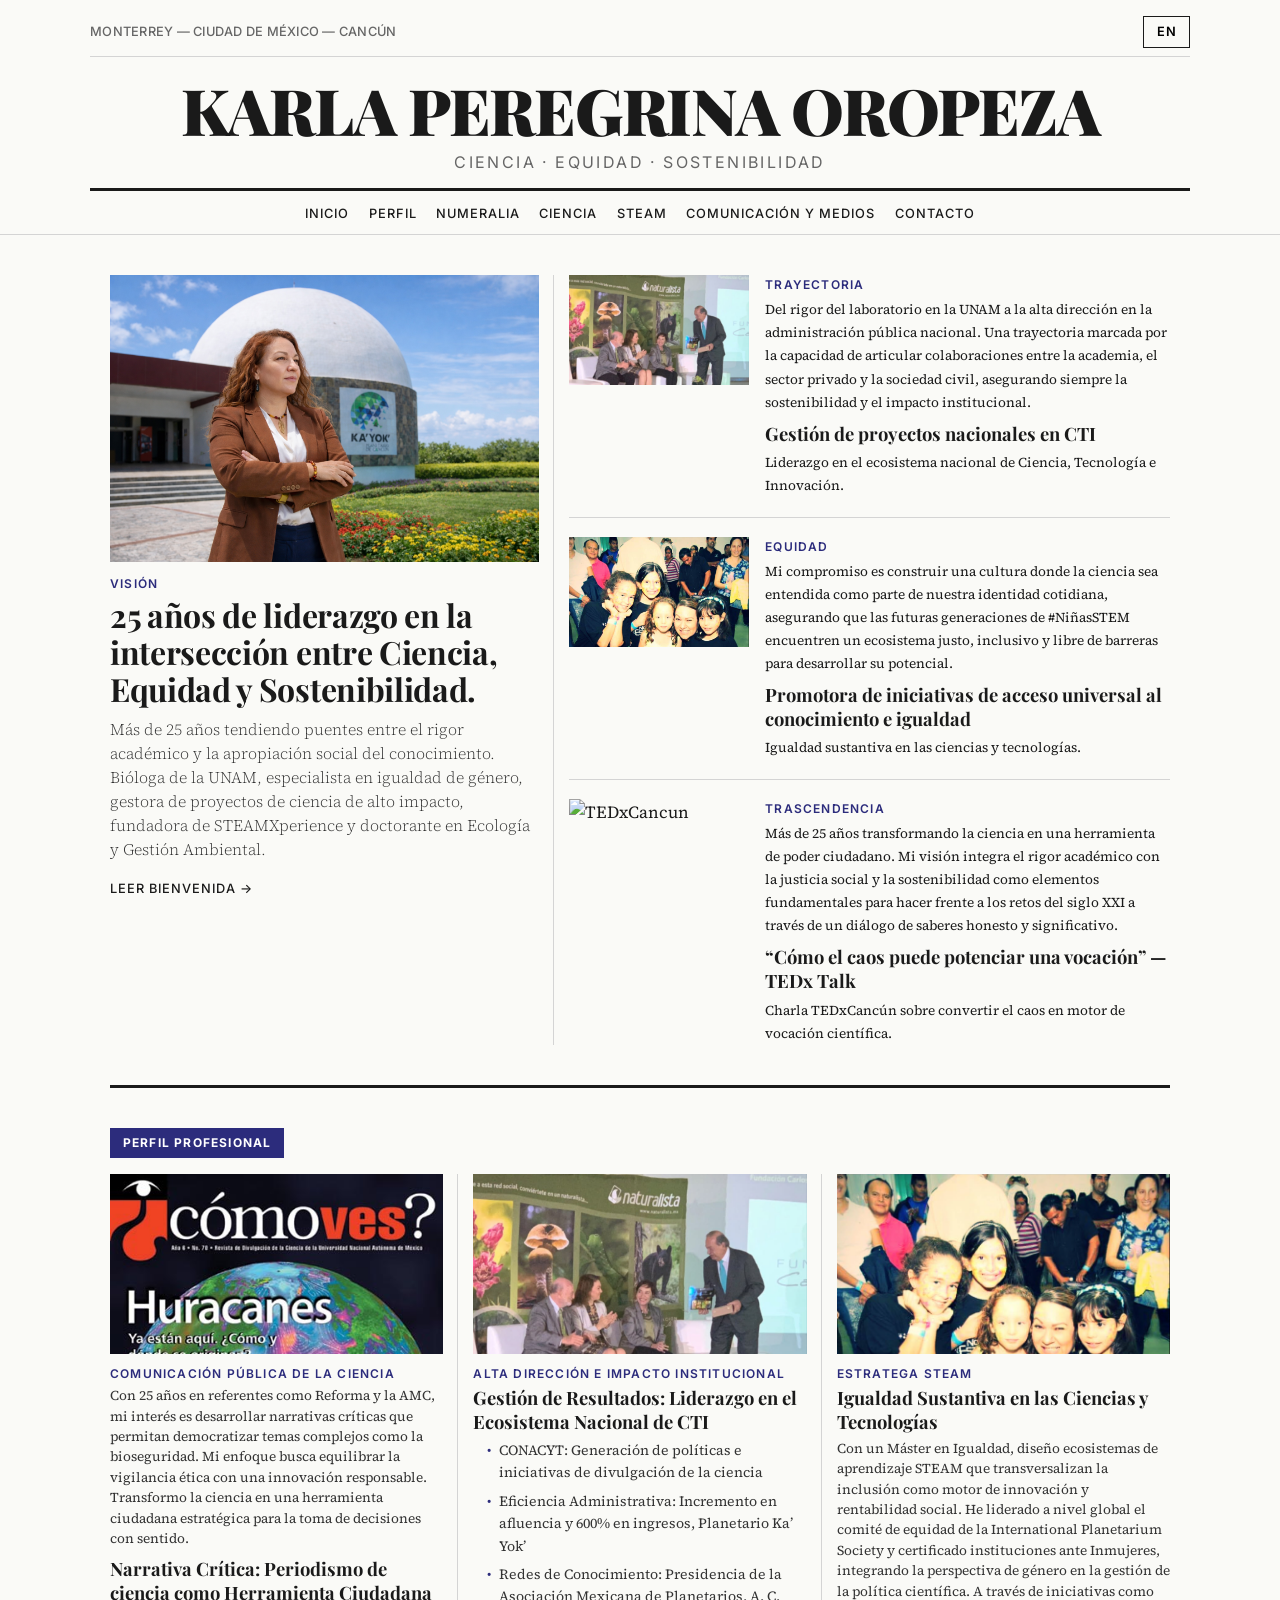
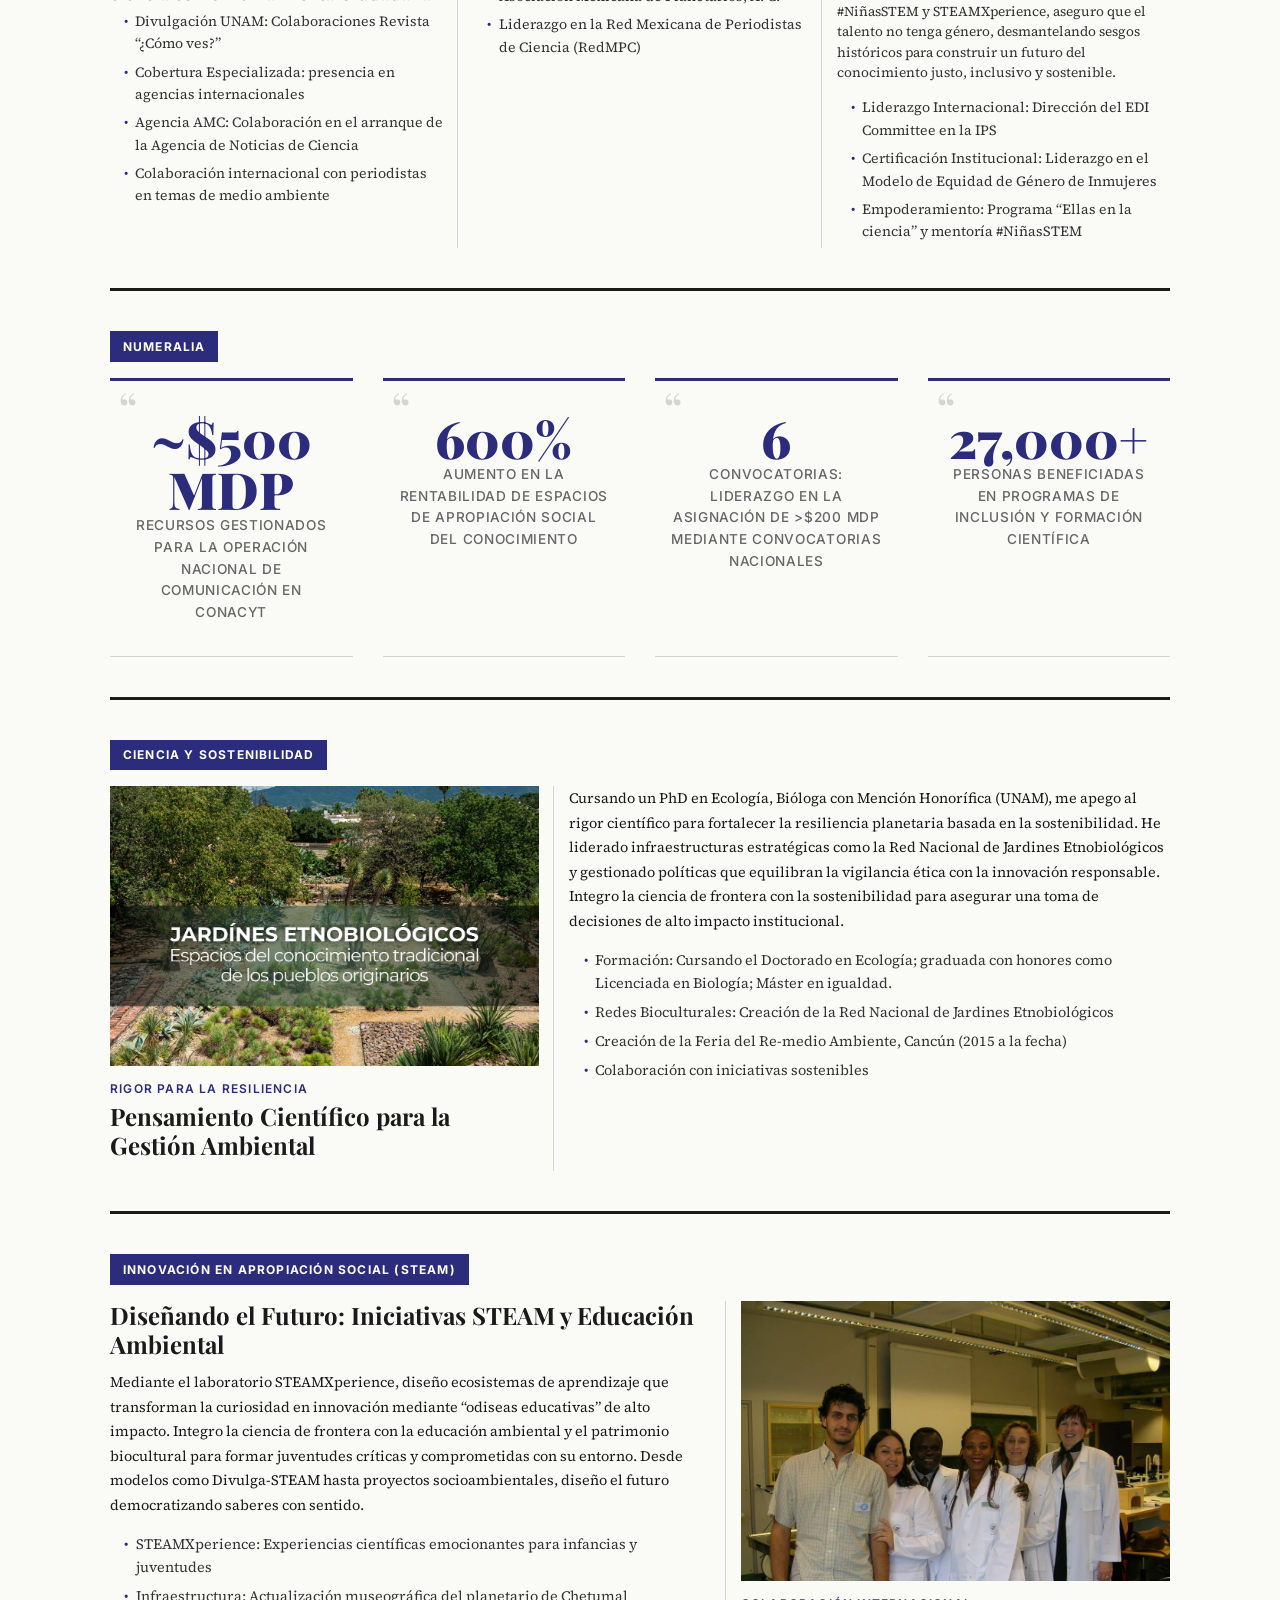
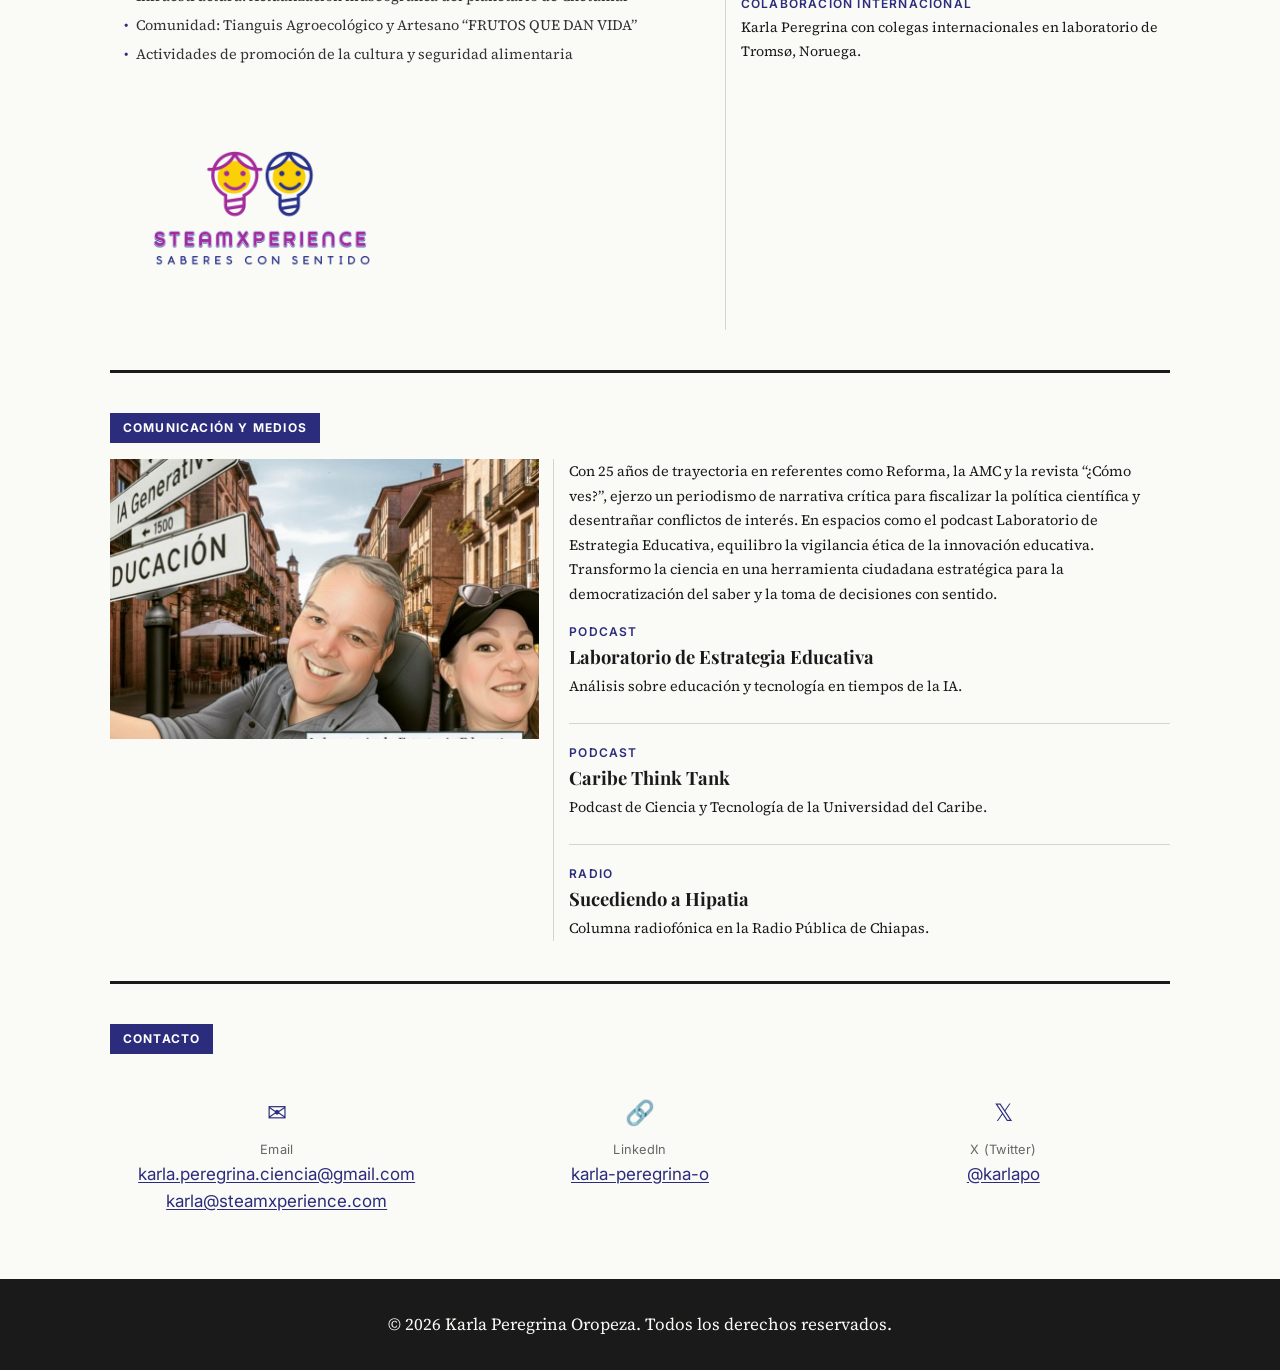
==== index.html @ 7fa9962c "Agregar texto de presentación bajo Comunicación y medios Co-Authored-By: Claude Sonnet 4.6 <noreply@" ====
<!DOCTYPE html>
<html lang="es">
<head>
  <meta charset="UTF-8">
  <meta name="viewport" content="width=device-width, initial-scale=1.0">
  <title>Karla Peregrina Oropeza — Ciencia · Equidad · Sostenibilidad</title>
  <meta name="description" content="Karla Peregrina Oropeza: 25 años liderando la intersección entre Ciencia, Equidad y Sostenibilidad. Bióloga, comunicadora de la ciencia, fundadora de STEAMXperience.">
  <meta name="author" content="Karla Peregrina Oropeza">

  <!-- Open Graph -->
  <meta property="og:title" content="Karla Peregrina Oropeza — Ciencia · Equidad · Sostenibilidad">
  <meta property="og:description" content="25 años liderando la intersección entre Ciencia, Equidad y Sostenibilidad.">
  <meta property="og:type" content="website">
  <meta property="og:image" content="img/main-note.png">
  <meta property="og:url" content="https://steamxperience.com">

  <!-- Twitter Card -->
  <meta name="twitter:card" content="summary_large_image">
  <meta name="twitter:site" content="@karlapo">
  <meta name="twitter:title" content="Karla Peregrina Oropeza">
  <meta name="twitter:description" content="25 años liderando la intersección entre Ciencia, Equidad y Sostenibilidad.">
  <meta name="twitter:image" content="img/main-note.png">

  <!-- Stylesheets -->
  <link rel="stylesheet" href="css/reset.css">
  <link rel="stylesheet" href="css/newspaper.css">
  <link rel="stylesheet" href="css/typography.css">
  <link rel="stylesheet" href="css/components.css">
  <link rel="stylesheet" href="css/responsive.css">
</head>
<body>

  <!-- ============================================ -->
  <!-- MASTHEAD                                      -->
  <!-- ============================================ -->
  <header class="masthead page-wrapper">
    <div class="masthead-top">
      <span class="dateline" data-i18n="dateline">Monterrey — Ciudad de Mexico — Cancun</span>
      <button class="lang-toggle" id="langToggle" aria-label="Switch language">EN</button>
    </div>
    <div class="masthead-nameplate">
      <h1 class="masthead-name">Karla Peregrina Oropeza</h1>
    </div>
    <p class="masthead-subtitle" data-i18n="subtitle">Ciencia · Equidad · Sostenibilidad</p>
  </header>

  <!-- Sticky Nav -->
  <nav class="main-nav" id="mainNav">
    <ul class="nav-list">
      <li><a href="#inicio" class="nav-link" data-i18n="nav_inicio">Inicio</a></li>
      <li><a href="#perfil" class="nav-link" data-i18n="nav_perfil">Perfil</a></li>
      <li><a href="#numeralia" class="nav-link" data-i18n="nav_numeralia">Numeralia</a></li>
      <li><a href="#ciencia" class="nav-link" data-i18n="nav_ciencia">Ciencia</a></li>
      <li><a href="#steam" class="nav-link" data-i18n="nav_steam">STEAM</a></li>
      <li><a href="#podcasts" class="nav-link" data-i18n="nav_podcasts">Podcasts</a></li>
      <li><a href="#contacto" class="nav-link" data-i18n="nav_contacto">Contacto</a></li>
    </ul>
  </nav>

  <main class="page-wrapper">

    <!-- ==========================================================
         1. VISION — Primera: Big image left + sidebar bullets right
         ========================================================== -->
    <div class="rf-block" id="inicio">
      <div class="rf-primera">
        <!-- Main story: teaser linking to bienvenida -->
        <div class="rf-primera-main">
          <a href="bienvenida.html">
            <img src="img/main-note.png" alt="Karla Peregrina Oropeza frente al Planetario Ka'Yok' de Cancun" loading="lazy">
          </a>
          <span class="kicker" style="margin-top:0.8rem;" data-i18n="hero_kicker">Vision</span>
          <h2 class="section-headline" style="font-size:clamp(1.4rem,2.5vw,2rem);" data-i18n="hero_headline">25 anos de liderazgo en la interseccion entre Ciencia, Equidad y Sostenibilidad.</h2>
          <p class="standfirst" style="font-size:1rem;" data-i18n="hero_standfirst">Mas de 25 anos tendiendo puentes entre el rigor academico y la apropiacion social del conocimiento. Biologa de la UNAM, especialista en igualdad de genero, gestora de proyectos de ciencia de alto impacto, fundadora de STEAMXperience y doctorante en Ecologia y Gestion Ambiental.</p>
          <p style="margin-top:0.8rem;"><a href="bienvenida.html" class="nav-link" data-i18n="hero_bienvenida_link">Leer bienvenida →</a></p>
        </div>
        <!-- Sidebar: strategic bullets -->
        <div class="rf-primera-sidebar">
          <div class="rf-sidebar-story">
            <a href="https://www.facebook.com/watch/?v=2954572404572670" target="_blank" rel="noopener"><img src="img/slim.png" alt="Gestion de proyectos CTI" loading="lazy"></a>
            <div>
              <span class="kicker" data-i18n="cta_tray_kicker">Trayectoria</span>
              <p class="body-text" style="font-size:0.85rem; margin-bottom:0.5rem;" data-i18n="cta_tray_intro">Del rigor del laboratorio en la UNAM a la alta dirección en la administración pública nacional. Una trayectoria marcada por la capacidad de articular colaboraciones entre la academia, el sector privado y la sociedad civil, asegurando siempre la sostenibilidad y el impacto institucional.</p>
              <h4 class="card-headline"><a href="https://www.facebook.com/watch/?v=2954572404572670" target="_blank" rel="noopener" data-i18n="cta_tray_title">Gestion de proyectos nacionales en CTI</a></h4>
              <p class="body-text" style="font-size:0.85rem;" data-i18n="cta_tray_desc">Liderazgo en el ecosistema nacional de Ciencia, Tecnologia e Innovacion.</p>
            </div>
          </div>
          <div class="rf-sidebar-story">
            <a href="https://x.com/Conahcyt_Mex/status/1202637474339721216" target="_blank" rel="noopener"><img src="img/estratega-steam.png" alt="Equidad e igualdad" loading="lazy"></a>
            <div>
              <span class="kicker" data-i18n="cta_eq_kicker">Equidad</span>
              <p class="body-text" style="font-size:0.85rem; margin-bottom:0.5rem;" data-i18n="cta_eq_intro">Mi compromiso es construir una cultura donde la ciencia sea entendida como parte de nuestra identidad cotidiana, asegurando que las futuras generaciones de #NiñasSTEM encuentren un ecosistema justo, inclusivo y libre de barreras para desarrollar su potencial.</p>
              <h4 class="card-headline"><a href="https://x.com/Conahcyt_Mex/status/1202637474339721216" target="_blank" rel="noopener" data-i18n="cta_eq_title">Promotora de iniciativas de acceso universal al conocimiento e igualdad</a></h4>
              <p class="body-text" style="font-size:0.85rem;" data-i18n="cta_eq_desc">Igualdad sustantiva en las ciencias y tecnologias.</p>
            </div>
          </div>
          <div class="rf-sidebar-story">
            <a href="https://www.youtube.com/watch?v=nko79Xb0aCI" target="_blank" rel="noopener"><img src="https://img.youtube.com/vi/nko79Xb0aCI/hqdefault.jpg" alt="TEDxCancun" loading="lazy"></a>
            <div>
              <span class="kicker" data-i18n="cta_vision_kicker">Trascendencia</span>
              <p class="body-text" style="font-size:0.85rem; margin-bottom:0.5rem;" data-i18n="cta_vision_intro">Más de 25 años transformando la ciencia en una herramienta de poder ciudadano. Mi visión integra el rigor académico con la justicia social y la sostenibilidad como elementos fundamentales para hacer frente a los retos del siglo XXI a través de un diálogo de saberes honesto y significativo.</p>
              <h4 class="card-headline"><a href="https://www.youtube.com/watch?v=nko79Xb0aCI" target="_blank" rel="noopener" data-i18n="cta_vision_title">"Como el caos puede potenciar una vocacion" — TEDx Talk</a></h4>
              <p class="body-text" style="font-size:0.85rem;" data-i18n="cta_vision_desc">Charla TEDxCancun sobre convertir el caos en motor de vocacion cientifica.</p>
            </div>
          </div>
        </div>
      </div>
    </div>

    <!-- === BLOCK SEPARATOR === -->
    <hr class="block-sep">

    <!-- ==========================================================
         2. PERFIL EJECUTIVO — Row of 3 columns
         ========================================================== -->
    <div class="rf-block" id="perfil">
      <span class="rf-section-label" data-i18n="perfil_kicker">Perfil Ejecutivo</span>
      <div class="rf-row-3">
        <!-- Col A: Comunicacion Publica de la Ciencia -->
        <div class="rf-card">
          <a href="https://www.comoves.unam.mx/numeros/articulo/70/huracanes-a-escena" target="_blank" rel="noopener"><img src="img/huracanes.jpg" alt="Comunicacion Publica de la Ciencia" loading="lazy"></a>
          <span class="kicker" data-i18n="perfil_colA_title">Comunicacion Publica de la Ciencia</span>
          <p class="body-text" style="font-size:0.85rem; margin-bottom:0.5rem;" data-i18n="perfil_colA_intro">Con 25 años en referentes como Reforma y la AMC, mi interés es desarrollar narrativas críticas que permitan democratizar temas complejos como la bioseguridad. Mi enfoque busca equilibrar la vigilancia ética con una innovación responsable. Transformo la ciencia en una herramienta ciudadana estratégica para la toma de decisiones con sentido.</p>
          <h4 class="card-headline" data-i18n="perfil_colA_headline">Narrativa Critica: Periodismo de ciencia como Herramienta Ciudadana</h4>
          <div class="column-body" style="font-size:0.88rem;">
            <ul>
              <li><a href="https://www.comoves.unam.mx/numeros/articulo/70/huracanes-a-escena" target="_blank" rel="noopener" data-i18n="perfil_colA_1">Divulgacion UNAM: Colaboraciones Revista "Como ves?"</a></li>
              <li><a href="https://www.scidev.net/global/news/mexico-approves-planting-and-sale-of-gm-crops/" target="_blank" rel="noopener" data-i18n="perfil_colA_2">Cobertura Especializada: presencia en agencias internacionales</a></li>
              <li><a href="https://www.mayas.uady.mx/articulos/relaciones.html" target="_blank" rel="noopener" data-i18n="perfil_colA_3">Agencia AMC: Colaboracion en el arranque de la Agencia de Noticias de Ciencia</a></li>
              <li><a href="http://www.sejarchive.org/confer/austin/speakers.htm#Peregrina" target="_blank" rel="noopener" data-i18n="perfil_colA_4">Colaboracion internacional con periodistas en temas de medio ambiente</a></li>
            </ul>
          </div>
        </div>
        <!-- Col B: Alta Direccion e Impacto Institucional -->
        <div class="rf-card">
          <a href="https://www.youtube.com/watch?v=YDSIpzCBT9c" target="_blank" rel="noopener"><img src="img/slim.png" alt="Alta Direccion e Impacto Institucional" loading="lazy"></a>
          <span class="kicker" data-i18n="perfil_colB_title">Alta Direccion e Impacto Institucional</span>
          <h4 class="card-headline" data-i18n="perfil_colB_headline">Gestion de Resultados: Liderazgo en el Ecosistema Nacional de CTI</h4>
          <div class="column-body" style="font-size:0.88rem;">
            <ul>
              <li><a href="https://www.youtube.com/watch?v=YDSIpzCBT9c" target="_blank" rel="noopener" data-i18n="perfil_colB_1">CONACYT: Generacion de politicas e iniciativas de divulgacion de la ciencia</a></li>
              <li><a href="https://foroconsultivo.org.mx/FCCyT/sector-cti/los-planetarios-espacios-para-la-divulgaci%C3%B3n-de-la-ciencia" target="_blank" rel="noopener" data-i18n="perfil_colB_2">Eficiencia Administrativa: Incremento en afluencia y 600% en ingresos, Planetario Ka' Yok'</a></li>
              <li><a href="https://oem.com.mx/la-prensa/ciencia-y-salud/los-planetarios-espacios-para-la-divulgacion-de-la-ciencia-especialista-15305160" target="_blank" rel="noopener" data-i18n="perfil_colB_3">Redes de Conocimiento: Presidencia de la Asociacion Mexicana de Planetarios, A. C.</a></li>
              <li data-i18n="perfil_colB_4">Liderazgo en la Red Mexicana de Periodistas de Ciencia (RedMPC)</li>
            </ul>
          </div>
        </div>
        <!-- Col C: Estratega STEAM -->
        <div class="rf-card">
          <a href="https://cdn.ymaws.com/www.ips-planetarium.org/resource/resmgr/planetarian/202006planetarian.pdf" target="_blank" rel="noopener"><img src="img/estratega-steam.png" alt="Estratega STEAM" loading="lazy"></a>
          <span class="kicker" data-i18n="perfil_colC_title">Estratega STEAM</span>
          <h4 class="card-headline" data-i18n="perfil_colC_headline">Igualdad Sustantiva en las Ciencias y Tecnologias</h4>
          <p class="body-text" style="font-size:0.85rem; margin-bottom:0.8rem;" data-i18n="perfil_colC_intro">Con un Máster en Igualdad, diseño ecosistemas de aprendizaje STEAM que transversalizan la inclusión como motor de innovación y rentabilidad social. He liderado a nivel global el comité de equidad de la International Planetarium Society y certificado instituciones ante Inmujeres, integrando la perspectiva de género en la gestión de la política científica. A través de iniciativas como #NiñasSTEM y STEAMXperience, aseguro que el talento no tenga género, desmantelando sesgos históricos para construir un futuro del conocimiento justo, inclusivo y sostenible.</p>
          <div class="column-body" style="font-size:0.88rem;">
            <ul>
              <li><a href="https://cdn.ymaws.com/www.ips-planetarium.org/resource/resmgr/planetarian/202006planetarian.pdf" target="_blank" rel="noopener" data-i18n="perfil_colC_1">Liderazgo Internacional: Direccion del EDI Committee en la IPS</a></li>
              <li data-i18n="perfil_colC_2">Certificacion Institucional: Liderazgo en el Modelo de Equidad de Genero de Inmujeres</li>
              <li data-i18n="perfil_colC_3">Empoderamiento: Programa "Ellas en la ciencia" y mentoria #NinasSTEM</li>
            </ul>
          </div>
        </div>
      </div>
    </div>

    <!-- === BLOCK SEPARATOR === -->
    <hr class="block-sep">

    <!-- ==========================================================
         3. DASHBOARD DE NUMERALIA — 4-col metric cards
         ========================================================== -->
    <div class="rf-block" id="numeralia">
      <span class="rf-section-label" data-i18n="numeralia_kicker">Dashboard de Numeralia</span>
      <div class="metric-cards">
        <div class="metric-card">
          <div class="pull-quote-number"><a href="https://www.youtube.com/watch?v=TMWmb-PIIxg" target="_blank" rel="noopener">~$500 MDP</a></div>
          <p class="pull-quote-label" data-i18n="num_1">Recursos gestionados para la operacion nacional de comunicacion en CONACYT</p>
        </div>
        <div class="metric-card">
          <div class="pull-quote-number"><a href="https://caribempresarial.com/amplio-programa-de-actividades-en-el-sexto-aniversario-de-kayok/" target="_blank" rel="noopener">600%</a></div>
          <p class="pull-quote-label" data-i18n="num_2">Aumento en la rentabilidad de espacios de apropiacion social del conocimiento</p>
        </div>
        <div class="metric-card">
          <div class="pull-quote-number"><a href="https://x.com/Secihti_Mx/status/1185316219060142080" target="_blank" rel="noopener">6</a></div>
          <p class="pull-quote-label" data-i18n="num_3">Convocatorias: Liderazgo en la asignacion de >$200 MDP mediante convocatorias nacionales</p>
        </div>
        <div class="metric-card">
          <div class="pull-quote-number"><a href="https://noticaribe.com.mx/2023/10/14/cientos-de-familias-acuden-a-la-explanada-de-la-bandera-en-chetumal-para-observar-el-eclipse-solar-anular/" target="_blank" rel="noopener">27,000+</a></div>
          <p class="pull-quote-label" data-i18n="num_4">Personas beneficiadas en programas de inclusion y formacion cientifica</p>
        </div>
      </div>
    </div>

    <!-- === BLOCK SEPARATOR === -->
    <hr class="block-sep">

    <!-- ==========================================================
         4. CIENCIA Y SOSTENIBILIDAD — Featured (image left + text right)
         ========================================================== -->
    <div class="rf-block" id="ciencia">
      <span class="rf-section-label" data-i18n="ciencia_kicker">Ciencia y Sostenibilidad</span>
      <div class="rf-featured">
        <div>
          <a href="https://www.instagram.com/p/C--p9AGumJT/" target="_blank" rel="noopener" style="display:block;"><img src="img/jeb.jpg" alt="Jardines Etnobiologicos" loading="lazy" style="width:100%; height:280px; object-fit:cover; object-position:top; display:block; margin-bottom:0.8rem;"></a>
          <span class="kicker" data-i18n="ciencia_sub_kicker">Rigor para la Resiliencia</span>
          <h3 class="column-headline" data-i18n="ciencia_headline">Pensamiento Cientifico para la Gestion Ambiental</h3>
        </div>
        <div>
          <p class="body-text" style="font-size:0.9rem; margin-bottom:1rem;" data-i18n="ciencia_intro">Cursando un PhD en Ecología, Bióloga con Mención Honorífica (UNAM), me apego al rigor científico para fortalecer la resiliencia planetaria basada en la sostenibilidad. He liderado infraestructuras estratégicas como la Red Nacional de Jardines Etnobiológicos y gestionado políticas que equilibran la vigilancia ética con la innovación responsable. Integro la ciencia de frontera con la sostenibilidad para asegurar una toma de decisiones de alto impacto institucional.</p>
          <div class="column-body" style="font-size:0.9rem;">
            <ul>
              <li><a href="https://www.linkedin.com/in/karla-peregrina-steam/" target="_blank" rel="noopener" data-i18n="ciencia_1">Formacion: PhD Candidate en Ecologia; Licenciatura con Mencion Honorifica UNAM</a></li>
              <li><a href="https://www.instagram.com/p/C--p9AGumJT/" target="_blank" rel="noopener" data-i18n="ciencia_2">Redes Bioculturales: Creacion de la Red Nacional de Jardines Etnobiologicos</a></li>
              <li><a href="https://www.facebook.com/share/p/18A83LHcPY/" target="_blank" rel="noopener" data-i18n="ciencia_3">Creacion de la Feria del Re-medio Ambiente, Cancun (2015 a la fecha)</a></li>
              <li><a href="https://urbs.xoc.uam.mx/index.php/urbs/article/view/373" target="_blank" rel="noopener" data-i18n="ciencia_4">Colaboracion con iniciativas sostenibles</a></li>
            </ul>
          </div>
        </div>
      </div>
    </div>

    <!-- === BLOCK SEPARATOR === -->
    <hr class="block-sep">

    <!-- ==========================================================
         5. INNOVACION EN APROPIACION SOCIAL (STEAM) — Featured reverse
         ========================================================== -->
    <div class="rf-block" id="steam">
      <span class="rf-section-label" data-i18n="steam_kicker">Innovacion en Apropiacion Social (STEAM)</span>
      <div class="rf-featured rf-featured--reverse">
        <!-- Left: text content (wider) -->
        <div>
          <h3 class="column-headline" data-i18n="steam_headline">Disenando el Futuro: Iniciativas STEAM y Educacion Ambiental</h3>
          <p class="body-text" style="font-size:0.9rem; margin-bottom:1rem;" data-i18n="steam_intro">Mediante el laboratorio STEAMXperience, diseño ecosistemas de aprendizaje que transforman la curiosidad en innovación mediante "odiseas educativas" de alto impacto. Integro la ciencia de frontera con la educación ambiental y el patrimonio biocultural para formar juventudes críticas y comprometidas con su entorno. Desde modelos como Divulga-STEAM hasta proyectos socioambientales, diseño el futuro democratizando saberes con sentido.</p>
          <div class="column-body" style="font-size:0.9rem;">
            <ul>
              <li><a href="https://www.facebook.com/share/p/1CMV5ZrYJ5/" target="_blank" rel="noopener" data-i18n="steam_1">STEAMXperience: Experiencias cientificas emocionantes para infancias y juventudes</a></li>
              <li><a href="https://quintanaroo.heraldodemexico.com.mx/local/2024/7/23/el-planetario-chetumal-yookol-kaab-ya-fue-rehabilitado-cuando-sera-la-reapertura-3931.html" target="_blank" rel="noopener" data-i18n="steam_2">Infraestructura: Actualizacion museografica del planetario de Chetumal</a></li>
              <li><a href="https://sipse.com/novedades/tianguis-sembrando-vida-chetumal-productos-455429.html" target="_blank" rel="noopener" data-i18n="steam_3">Comunidad: Tianguis Agroecologico y Artesano "FRUTOS QUE DAN VIDA"</a></li>
              <li><a href="https://www.xlalibre.com/rinden-homenaje-al-maiz-en-el-centro-cultural-de-las-bellas-artes-de-chetumal/" target="_blank" rel="noopener" data-i18n="steam_4">Actividades de promocion de la cultura y seguridad alimentaria</a></li>
            </ul>
          </div>
          <div style="text-align:center; margin-top:1.5rem;">
            <img src="img/steam/steam_11.png" alt="Logo STEAMXperience — Saberes con Sentido" loading="lazy" style="max-width:300px; width:100%;">
          </div>
        </div>
        <!-- Right: image (narrower) -->
        <div>
          <a href="https://www.facebook.com/share/p/1CMV5ZrYJ5/" target="_blank" rel="noopener" style="display:block;"><img src="img/tromso.jpg" alt="Colaboracion internacional STEAM" loading="lazy" style="width:100%; height:280px; object-fit:cover; object-position:top; display:block; margin-bottom:0.8rem;"></a>
          <span class="kicker" data-i18n="steam_photo_kicker">Colaboracion Internacional</span>
          <p class="body-text" style="font-size:0.88rem;" data-i18n="steam_photo_caption">Karla Peregrina con colegas internacionales en laboratorio de Tromso, Noruega.</p>
        </div>
      </div>
    </div>

    <!-- === BLOCK SEPARATOR === -->
    <hr class="block-sep">

    <!-- ==========================================================
         6. PODCASTS Y OTRAS COLABORACIONES
         ========================================================== -->
    <div class="rf-block" id="podcasts">
      <span class="rf-section-label" data-i18n="podcasts_kicker">Podcasts y Colaboraciones</span>
      <div class="rf-featured">
        <div>
          <a href="https://rosquillas.info/@rosquillas/episodes" target="_blank" rel="noopener" style="display:block;"><img src="img/podcasts.jpg" alt="Laboratorio de Estrategia Educativa" loading="lazy" style="width:100%; height:280px; object-fit:cover; object-position:center; display:block; margin-bottom:0.8rem;"></a>
        </div>
        <div>
          <p class="body-text" style="font-size:0.9rem; margin-bottom:1rem;" data-i18n="podcasts_intro">Con 25 años de trayectoria en referentes como Reforma, la AMC y la revista "¿Cómo ves?", ejerzo un periodismo de narrativa crítica para fiscalizar la política científica y desentrañar conflictos de interés. En espacios como el podcast Laboratorio de Estrategia Educativa, equilibro la vigilancia ética de la innovación educativa. Transformo la ciencia en una herramienta ciudadana estratégica para la democratización del saber y la toma de decisiones con sentido.</p>
          <div style="margin-bottom:1.5rem;">
            <span class="kicker" data-i18n="pod_1_kicker">Podcast</span>
            <h4 class="card-headline"><a href="https://rosquillas.info/@rosquillas/episodes" target="_blank" rel="noopener" data-i18n="pod_1_title">Laboratorio de Estrategia Educativa</a></h4>
            <p class="body-text" style="font-size:0.9rem;" data-i18n="pod_1_desc">Analisis sobre educacion y tecnologia en tiempos de la IA.</p>
          </div>
          <hr class="rule-thin">
          <div style="margin-bottom:1.5rem;">
            <span class="kicker" data-i18n="pod_2_kicker">Podcast</span>
            <h4 class="card-headline"><a href="https://www.ivoox.com/en/ctt-2-temporada-episodio-8-03-abril-audios-mp3_rf_3010992_1.html" target="_blank" rel="noopener" data-i18n="pod_2_title">Caribe Think Tank</a></h4>
            <p class="body-text" style="font-size:0.9rem;" data-i18n="pod_2_desc">Podcast de Ciencia y Tecnologia de la Universidad del Caribe.</p>
          </div>
          <hr class="rule-thin">
          <div>
            <span class="kicker" data-i18n="pod_3_kicker">Radio</span>
            <h4 class="card-headline"><a href="https://posmodernaycuarentona.blogspot.com/2014/10/es-la-ciencia-un-asunto-de-mujeres.html" target="_blank" rel="noopener" data-i18n="pod_3_title">Sucediendo a Hipatia</a></h4>
            <p class="body-text" style="font-size:0.9rem;" data-i18n="pod_3_desc">Columna radiofonica en la Radio Publica de Chiapas.</p>
          </div>
        </div>
      </div>
    </div>

    <!-- === BLOCK SEPARATOR === -->
    <hr class="block-sep">

    <!-- ==========================================================
         CONTACTO
         ========================================================== -->
    <div class="rf-block" id="contacto">
      <span class="rf-section-label" data-i18n="contact_kicker">Contacto</span>
      <div class="contact-grid">
        <div class="contact-item">
          <div class="contact-icon">&#9993;</div>
          <p class="byline">Email</p>
          <a href="mailto:karla.peregrina.ciencia@gmail.com">karla.peregrina.ciencia@gmail.com</a>
          <br>
          <a href="mailto:karla@steamxperience.com">karla@steamxperience.com</a>
        </div>
        <div class="contact-item">
          <div class="contact-icon">&#128279;</div>
          <p class="byline">LinkedIn</p>
          <a href="https://www.linkedin.com/in/karla-peregrina-steam/" target="_blank" rel="noopener">karla-peregrina-o</a>
        </div>
        <div class="contact-item">
          <div class="contact-icon">&#120143;</div>
          <p class="byline">X (Twitter)</p>
          <a href="https://x.com/karlapo" target="_blank" rel="noopener">@karlapo</a>
        </div>
      </div>
    </div>

  </main>

  <!-- Footer -->
  <footer class="footer">
    <div class="page-wrapper">
      <p>&copy; 2026 Karla Peregrina Oropeza. <span data-i18n="footer_rights">Todos los derechos reservados.</span></p>
    </div>
  </footer>

  <!-- Scripts -->
  <script src="js/i18n.js"></script>
  <script src="js/main.js"></script>
</body>
</html>
---- css/newspaper.css ----
/* === NEWSPAPER GRID SYSTEM — Reforma-style === */

:root {
  /* Colors */
  --color-text: #1a1a1a;
  --color-text-light: #333;
  --color-muted: #666;
  --color-rule: #d4d4d4;
  --color-rule-dark: #1a1a1a;
  --color-paper: #fafaf7;
  --color-paper-alt: #f0f0ec;
  --color-accent: #2c2c7c;
  --color-accent-light: #4a4a9a;
  --color-white: #fff;
  --color-green: #4a9a4a;

  /* Spacing — Reforma: 30px col-gap, 45px row-gap */
  --gutter: 30px;
  --row-gap: 40px;
  --section-gap: 0;
  --page-max: 1100px;
  --page-padding: 20px;
}

/* Page wrapper */
.page-wrapper {
  max-width: var(--page-max);
  margin: 0 auto;
  padding: 0 var(--page-padding);
}

/* === MASTHEAD === */
.masthead {
  text-align: center;
  padding: 1rem 0 0;
  border-bottom: 3px solid var(--color-rule-dark);
}

.masthead-top {
  display: flex;
  justify-content: space-between;
  align-items: center;
  padding-bottom: 0.5rem;
  border-bottom: 1px solid var(--color-rule);
  margin-bottom: 0.8rem;
}

.masthead-nameplate {
  padding: 0.3rem 0;
}

.masthead-subtitle {
  padding-bottom: 0.8rem;
}

/* === STICKY NAV === */
.main-nav {
  background: var(--color-paper);
  border-bottom: 1px solid var(--color-rule);
  padding: 0.5rem 0;
  z-index: 100;
  transition: box-shadow 0.3s ease;
}

.main-nav.sticky {
  position: fixed;
  top: 0;
  left: 0;
  right: 0;
  box-shadow: 0 2px 8px rgba(0,0,0,0.08);
}

.main-nav.sticky + * {
  padding-top: 46px;
}

.nav-list {
  display: flex;
  justify-content: center;
  gap: 1.2rem;
  flex-wrap: wrap;
  max-width: var(--page-max);
  margin: 0 auto;
  padding: 0 var(--page-padding);
}

.nav-link {
  color: var(--color-text);
  transition: color 0.2s;
  white-space: nowrap;
}

.nav-link:hover {
  color: var(--color-accent);
}

/* ==========================================================
   REFORMA BLOCKS — The building blocks of the front page
   ========================================================== */

/* --- Block separator (thick horizontal rule between blocks) --- */
.block-sep {
  border: none;
  border-top: 3px solid var(--color-rule-dark);
  margin: 0;
}

.block-sep--thin {
  border-top-width: 1px;
  border-top-color: var(--color-rule);
}

/* --- Block wrapper: each "row" on the page --- */
.rf-block {
  padding: var(--row-gap) 0;
}

/* --- Primera: big image left + stacked stories right --- */
.rf-primera {
  display: grid;
  grid-template-columns: 5fr 7fr;
  column-gap: var(--gutter);
  position: relative;
}

/* Vertical rule between primera columns — on the main column's right edge */
.rf-primera-main {
  position: relative;
}

.rf-primera-main::after {
  content: '';
  position: absolute;
  top: 0;
  right: calc(var(--gutter) / -2);
  width: 1px;
  height: 100%;
  background: var(--color-rule);
}

.rf-primera-main img {
  width: 100%;
  height: auto;
  display: block;
  object-fit: cover;
}

.rf-primera-sidebar {
  display: flex;
  flex-direction: column;
  gap: 0;
}

/* Sidebar story: image left + text right */
.rf-sidebar-story {
  display: grid;
  grid-template-columns: 180px 1fr;
  gap: 1rem;
  padding-bottom: 1.2rem;
  margin-bottom: 1.2rem;
  border-bottom: 1px solid var(--color-rule);
  align-items: start;
}

.rf-sidebar-story:last-child {
  border-bottom: none;
  margin-bottom: 0;
  padding-bottom: 0;
}

.rf-sidebar-story a {
  display: block;
}

.rf-sidebar-story img {
  width: 100%;
  height: 110px;
  object-fit: cover;
  object-position: top;
  display: block;
}

/* --- Modular row: 3 equal cards with vertical rules --- */
.rf-row-3 {
  display: grid;
  grid-template-columns: repeat(3, 1fr);
  column-gap: var(--gutter);
  position: relative;
}

/* Vertical rules between the 3 columns */
.rf-row-3 > *:not(:last-child) {
  position: relative;
}

.rf-row-3 > *:not(:last-child)::after {
  content: '';
  position: absolute;
  top: 0;
  right: calc(var(--gutter) / -2);
  width: 1px;
  height: 100%;
  background: var(--color-rule);
}

/* --- Modular row: 4 equal cards --- */
.rf-row-4 {
  display: grid;
  grid-template-columns: repeat(4, 1fr);
  column-gap: var(--gutter);
}

.rf-row-4 > *:not(:last-child) {
  position: relative;
}

.rf-row-4 > *:not(:last-child)::after {
  content: '';
  position: absolute;
  top: 0;
  right: calc(var(--gutter) / -2);
  width: 1px;
  height: 100%;
  background: var(--color-rule);
}

/* --- Featured block: 5+7 or 7+5 asymmetric --- */
.rf-featured {
  display: grid;
  grid-template-columns: 5fr 7fr;
  column-gap: var(--gutter);
  position: relative;
}

.rf-featured--reverse {
  grid-template-columns: 7fr 5fr;
}

/* Vertical rule — on the first child's right edge */
.rf-featured > *:first-child {
  position: relative;
}

.rf-featured > *:first-child::after {
  content: '';
  position: absolute;
  top: 0;
  right: calc(var(--gutter) / -2);
  width: 1px;
  height: 100%;
  background: var(--color-rule);
}

/* --- Card: Reforma-style article card --- */
.rf-card a:has(> img) {
  display: block;
  margin-bottom: 0.6rem;
}

.rf-card img {
  width: 100%;
  height: 180px;
  object-fit: cover;
  object-position: top;
  display: block;
}

.rf-card .kicker {
  margin-bottom: 0.2rem;
}

.rf-card .card-headline {
  margin-bottom: 0.3rem;
}

.rf-card .body-text {
  font-size: 0.9rem;
  line-height: 1.5;
  color: var(--color-text-light);
}

/* --- Section label bar (green accent like Reforma) --- */
.rf-section-label {
  background: var(--color-accent);
  color: var(--color-white);
  font-family: var(--font-ui);
  font-size: 0.75rem;
  font-weight: 700;
  text-transform: uppercase;
  letter-spacing: 0.1em;
  padding: 0.35rem 0.8rem;
  display: inline-block;
  margin-bottom: 1rem;
}

/* === LEGACY SUPPORT — keep existing components working === */

.section {
  padding: 0;
  border-bottom: none;
}

.section-header {
  text-align: center;
  margin-bottom: 1.5rem;
  padding-top: var(--row-gap);
}

.section-header .kicker {
  margin-bottom: 0.5rem;
}

.section-rule {
  width: 60px;
  height: 3px;
  background: var(--color-accent);
  margin: 0.8rem auto 0;
}

/* Grid helpers */
.grid-2col {
  display: grid;
  grid-template-columns: 1fr 1fr;
  column-gap: var(--gutter);
  row-gap: var(--gutter);
}

.grid-3col {
  display: grid;
  grid-template-columns: repeat(3, 1fr);
  column-gap: var(--gutter);
  row-gap: var(--gutter);
}

.grid-with-rules > * {
  position: relative;
}

.grid-with-rules > *:not(:last-child)::after {
  content: '';
  position: absolute;
  top: 0;
  right: calc(var(--gutter) / -2);
  width: 1px;
  height: 100%;
  background: var(--color-rule);
}

/* === HORIZONTAL RULES === */
.rule-thin {
  border: none;
  border-top: 1px solid var(--color-rule);
  margin: 1.2rem 0;
}

.rule-thick {
  border: none;
  border-top: 3px solid var(--color-rule-dark);
  margin: 1.2rem 0;
}

/* === LANGUAGE TOGGLE === */
.lang-toggle {
  font-family: var(--font-ui);
  font-size: 0.8rem;
  font-weight: 600;
  background: none;
  border: 1px solid var(--color-text);
  padding: 0.3rem 0.8rem;
  cursor: pointer;
  text-transform: uppercase;
  letter-spacing: 0.05em;
  transition: all 0.2s;
}

.lang-toggle:hover {
  background: var(--color-text);
  color: var(--color-paper);
}

/* === ALT BACKGROUND === */
.section-alt {
  background: var(--color-paper-alt);
  margin-left: calc(var(--page-padding) * -1);
  margin-right: calc(var(--page-padding) * -1);
  padding-left: var(--page-padding);
  padding-right: var(--page-padding);
}

/* === FOOTER === */
.footer {
  background: var(--color-text);
  color: var(--color-paper);
  padding: 2rem 0;
  text-align: center;
}

.footer a {
  color: var(--color-paper);
  text-decoration: underline;
  text-underline-offset: 2px;
}

.footer a:hover {
  color: var(--color-accent-light);
}
---- css/typography.css ----
/* === TYPOGRAPHY === */

/* Google Fonts */
@import url('https://fonts.googleapis.com/css2?family=Playfair+Display:ital,wght@0,400;0,700;0,900;1,400;1,700&family=Source+Serif+4:ital,wght@0,300;0,400;0,600;0,700;1,400&family=Inter:wght@400;500;600;700&display=swap');

:root {
  --font-headline: 'Playfair Display', 'Georgia', serif;
  --font-body: 'Source Serif 4', 'Georgia', serif;
  --font-ui: 'Inter', 'Helvetica Neue', sans-serif;
}

body {
  font-family: var(--font-body);
  font-size: 17px;
  color: var(--color-text);
  background-color: var(--color-paper);
}

/* Headlines */
.masthead-name {
  font-family: var(--font-headline);
  font-weight: 900;
  font-size: clamp(2.5rem, 5vw, 4rem);
  letter-spacing: -0.02em;
  line-height: 1.1;
  text-transform: uppercase;
}

.masthead-subtitle {
  font-family: var(--font-ui);
  font-size: clamp(0.8rem, 1.5vw, 1rem);
  font-weight: 400;
  letter-spacing: 0.15em;
  text-transform: uppercase;
  color: var(--color-muted);
}

h2.section-headline {
  font-family: var(--font-headline);
  font-weight: 700;
  font-size: clamp(1.8rem, 3vw, 2.5rem);
  line-height: 1.15;
  letter-spacing: -0.01em;
  margin-bottom: 0.3em;
}

h3.column-headline {
  font-family: var(--font-headline);
  font-weight: 700;
  font-size: clamp(1.2rem, 2vw, 1.5rem);
  line-height: 1.2;
  margin-bottom: 0.5em;
}

h4.card-headline {
  font-family: var(--font-headline);
  font-weight: 700;
  font-size: 1.15rem;
  line-height: 1.3;
  margin-bottom: 0.3em;
}

/* Kickers */
.kicker {
  font-family: var(--font-ui);
  font-size: 0.75rem;
  font-weight: 600;
  text-transform: uppercase;
  letter-spacing: 0.1em;
  color: var(--color-accent);
  margin-bottom: 0.3em;
  display: block;
}

/* Bylines & datelines */
.dateline,
.byline {
  font-family: var(--font-ui);
  font-size: 0.8rem;
  color: var(--color-muted);
  letter-spacing: 0.02em;
}

.dateline {
  text-transform: uppercase;
  font-weight: 500;
}

/* Standfirst / lead paragraph */
.standfirst {
  font-family: var(--font-body);
  font-size: 1.2rem;
  font-weight: 300;
  line-height: 1.5;
  color: var(--color-text-light);
}

/* Body text */
.body-text {
  font-family: var(--font-body);
  font-size: 1rem;
  line-height: 1.7;
}

.body-text p + p {
  margin-top: 0.8em;
}

/* Pull quotes (for metrics) */
.pull-quote-number {
  font-family: var(--font-headline);
  font-weight: 900;
  font-size: clamp(2.5rem, 4vw, 3.5rem);
  line-height: 1;
  color: var(--color-accent);
}

.pull-quote-label {
  font-family: var(--font-ui);
  font-size: 0.85rem;
  font-weight: 500;
  text-transform: uppercase;
  letter-spacing: 0.05em;
  color: var(--color-muted);
}

/* Nav */
.nav-link {
  font-family: var(--font-ui);
  font-size: 0.8rem;
  font-weight: 500;
  text-transform: uppercase;
  letter-spacing: 0.08em;
}

/* Timeline */
.timeline-year {
  font-family: var(--font-headline);
  font-weight: 700;
  font-size: 1.1rem;
  color: var(--color-accent);
}

.timeline-text {
  font-family: var(--font-body);
  font-size: 0.95rem;
  line-height: 1.5;
}

/* Small caps utility */
.small-caps {
  font-variant: small-caps;
  letter-spacing: 0.05em;
}
---- css/components.css ----
/* === COMPONENTS === */

/* --- Photo Frame (Newspaper-style image + caption) --- */
.photo-frame {
  margin-bottom: 1.5rem;
}

.photo-frame img {
  width: 100%;
  height: auto;
  display: block;
  object-fit: cover;
  border: 1px solid var(--color-rule);
}

.photo-caption {
  font-family: var(--font-body);
  font-size: 0.85rem;
  font-style: italic;
  color: var(--color-text-light);
  padding: 0.5rem 0 0.2rem;
  line-height: 1.4;
  border-bottom: 1px solid var(--color-rule);
}

.photo-credit {
  font-family: var(--font-ui);
  font-size: 0.65rem;
  font-weight: 600;
  text-transform: uppercase;
  letter-spacing: 0.08em;
  color: var(--color-muted);
  margin-top: 0.15rem;
}

/* --- Metric Cards (Pull-Quote Style) --- */
.metric-cards {
  display: grid;
  grid-template-columns: repeat(4, 1fr);
  gap: var(--gutter);
}

.metric-card {
  text-align: center;
  padding: 2rem 1rem;
  border-top: 3px solid var(--color-accent);
  border-bottom: 1px solid var(--color-rule);
  position: relative;
}

.metric-card::before {
  content: '\201C';
  font-family: var(--font-headline);
  font-size: 3rem;
  color: var(--color-rule);
  position: absolute;
  top: 0.2rem;
  left: 0.5rem;
  line-height: 1;
}

/* --- Timeline --- */
.timeline {
  position: relative;
  padding-left: 2.5rem;
  max-width: 800px;
  margin: 0 auto;
}

.timeline::before {
  content: '';
  position: absolute;
  left: 8px;
  top: 0;
  bottom: 0;
  width: 2px;
  background: var(--color-rule);
}

.timeline-item {
  position: relative;
  padding-bottom: 2rem;
  padding-left: 1rem;
}

.timeline-item::before {
  content: '';
  position: absolute;
  left: -2.5rem;
  top: 0.35rem;
  width: 12px;
  height: 12px;
  border-radius: 50%;
  background: var(--color-accent);
  border: 2px solid var(--color-paper);
  box-shadow: 0 0 0 2px var(--color-accent);
  z-index: 1;
}

.timeline-item:last-child {
  padding-bottom: 0;
}

/* --- Press / Media Cards --- */
.press-card {
  padding: 0;
  border: 1px solid var(--color-rule);
  transition: box-shadow 0.2s;
  overflow: hidden;
  display: flex;
  flex-direction: column;
}

.press-card > img {
  width: 100%;
  height: 180px;
  object-fit: cover;
  display: block;
  border-bottom: 1px solid var(--color-rule);
}

.press-card-body {
  padding: 1.2rem;
}

.press-card:hover {
  box-shadow: 0 2px 12px rgba(0,0,0,0.08);
}

.press-card .kicker {
  font-size: 0.7rem;
}

.press-card .card-headline {
  margin-bottom: 0.4em;
}

.press-card .body-text {
  font-size: 0.9rem;
  line-height: 1.5;
  color: var(--color-text-light);
}

/* Press link — works both inside .press-card and standalone */
a.press-link,
.press-card a.press-link {
  display: inline-block;
  margin-top: 0.6rem;
  font-family: var(--font-ui);
  font-size: 0.8rem;
  font-weight: 600;
  color: var(--color-accent);
  text-decoration: underline;
  text-underline-offset: 2px;
}

a.press-link:hover,
.press-card a.press-link:hover {
  color: var(--color-accent-light);
}

/* --- Logo Bar --- */
.logo-bar {
  display: flex;
  justify-content: center;
  align-items: center;
  gap: 2.5rem;
  flex-wrap: wrap;
  padding: 1.5rem 0;
  border-top: 1px solid var(--color-rule);
  border-bottom: 1px solid var(--color-rule);
  margin-bottom: 2rem;
}

.logo-bar img {
  height: 36px;
  filter: grayscale(100%);
  opacity: 0.6;
  transition: opacity 0.3s, filter 0.3s;
}

.logo-bar img:hover {
  filter: grayscale(0%);
  opacity: 1;
}

.logo-bar .logo-text {
  font-family: var(--font-ui);
  font-size: 0.85rem;
  font-weight: 700;
  text-transform: uppercase;
  letter-spacing: 0.1em;
  color: var(--color-muted);
  opacity: 0.6;
  transition: opacity 0.3s;
}

.logo-bar .logo-text:hover {
  opacity: 1;
}

/* --- Video Embed --- */
.video-container {
  position: relative;
  width: 100%;
  padding-bottom: 56.25%;
  background: #000;
  cursor: pointer;
  overflow: hidden;
  border: 1px solid var(--color-rule);
}

.video-container img {
  position: absolute;
  top: 0;
  left: 0;
  width: 100%;
  height: 100%;
  object-fit: cover;
}

.video-container .play-btn {
  position: absolute;
  top: 50%;
  left: 50%;
  transform: translate(-50%, -50%);
  width: 68px;
  height: 48px;
  background: rgba(0,0,0,0.75);
  border-radius: 10px;
  display: flex;
  align-items: center;
  justify-content: center;
  transition: background 0.3s;
}

.video-container:hover .play-btn {
  background: rgba(44, 44, 124, 0.9);
}

.play-btn::after {
  content: '';
  display: block;
  width: 0;
  height: 0;
  border-style: solid;
  border-width: 10px 0 10px 18px;
  border-color: transparent transparent transparent #fff;
  margin-left: 3px;
}

.video-container iframe {
  position: absolute;
  top: 0;
  left: 0;
  width: 100%;
  height: 100%;
  border: none;
}

/* --- Book / Publication Cards --- */
.book-card {
  padding: 1.5rem;
  border-left: 3px solid var(--color-accent);
  background: var(--color-paper-alt);
  margin-bottom: 1.2rem;
  overflow: hidden; /* clearfix for floated images */
}

.book-card::after {
  content: '';
  display: table;
  clear: both;
}

.book-card > img {
  float: left;
  width: 90px;
  height: 128px;
  object-fit: cover;
  margin: 0 1rem 0.5rem 0;
  border: 1px solid var(--color-rule);
}

.book-card .card-headline {
  font-style: italic;
}

.book-isbn {
  font-family: var(--font-ui);
  font-size: 0.75rem;
  color: var(--color-muted);
  margin-top: 0.3rem;
}

/* --- Education / Degree Cards --- */
.degree-card {
  padding: 1.2rem 1.5rem;
  border-bottom: 1px solid var(--color-rule);
}

.degree-card:last-child {
  border-bottom: none;
}

.degree-status {
  display: inline-block;
  font-family: var(--font-ui);
  font-size: 0.7rem;
  font-weight: 600;
  text-transform: uppercase;
  letter-spacing: 0.08em;
  padding: 0.15rem 0.5rem;
  border: 1px solid var(--color-accent);
  color: var(--color-accent);
  margin-left: 0.5rem;
}

/* --- Contact Section --- */
.contact-grid {
  display: grid;
  grid-template-columns: repeat(3, 1fr);
  gap: var(--gutter);
  text-align: center;
}

.contact-item {
  padding: 1.5rem;
}

.contact-item a {
  color: var(--color-accent);
  text-decoration: underline;
  text-underline-offset: 2px;
  font-family: var(--font-ui);
  word-break: break-all;
}

.contact-item a:hover {
  color: var(--color-accent-light);
}

.contact-icon {
  font-size: 1.5rem;
  margin-bottom: 0.5rem;
  color: var(--color-accent);
}

/* --- Column Body Content --- */
.column-body {
  font-family: var(--font-body);
  font-size: 0.95rem;
  line-height: 1.6;
  color: var(--color-text-light);
}

.column-body ul {
  padding-left: 1em;
}

.column-body li {
  position: relative;
  padding-left: 0.8em;
  margin-bottom: 0.4em;
}

.column-body li::before {
  content: '\2022';
  position: absolute;
  left: 0;
  color: var(--color-accent);
}

/* --- Feature Article (STEAMXperience) --- */
.feature-article {
  max-width: 750px;
  margin: 0 auto;
}

.feature-article .standfirst {
  font-size: 1.15rem;
  border-left: 3px solid var(--color-accent);
  padding-left: 1rem;
  margin-bottom: 1.5rem;
}

.feature-article .body-text {
  columns: 2;
  column-gap: calc(var(--gutter) * 2);
  column-rule: 1px solid var(--color-rule);
}

/* --- Languages tag --- */
.lang-tags {
  display: flex;
  gap: 0.5rem;
  margin-top: 0.5rem;
}

.lang-tag {
  font-family: var(--font-ui);
  font-size: 0.75rem;
  font-weight: 500;
  padding: 0.2rem 0.6rem;
  border: 1px solid var(--color-rule);
  background: var(--color-paper-alt);
}
---- css/responsive.css ----
/* === RESPONSIVE — Reforma-style breakpoints === */

/* Tablet: ≤768px — vertical rules disappear, blocks stack */
@media (max-width: 768px) {
  :root {
    --gutter: 20px;
    --row-gap: 30px;
    --page-padding: 16px;
  }

  /* Primera → stack vertically */
  .rf-primera {
    grid-template-columns: 1fr;
  }

  .rf-primera-main::after {
    display: none;
  }

  /* Sidebar stories: keep horizontal layout but smaller images */
  .rf-sidebar-story {
    grid-template-columns: 130px 1fr;
  }

  /* Featured blocks → stack */
  .rf-featured,
  .rf-featured--reverse {
    grid-template-columns: 1fr;
  }

  .rf-featured > *:first-child::after {
    display: none;
  }

  /* Row of 3 → 2 + 1 */
  .rf-row-3 {
    grid-template-columns: 1fr 1fr;
  }

  .rf-row-3 > *:nth-child(2)::after {
    display: none;
  }

  .rf-row-3 > *:last-child {
    grid-column: 1 / -1;
  }

  /* Row of 4 → 2x2 */
  .rf-row-4 {
    grid-template-columns: 1fr 1fr;
  }

  .rf-row-4 > *:nth-child(2n)::after {
    display: none;
  }

  /* Remove vertical rules */
  .rf-row-3 > *:not(:last-child)::after,
  .rf-row-4 > *:not(:last-child)::after,
  .grid-with-rules > *::after {
    display: none !important;
  }

  /* Metrics → 2x2 */
  .metric-cards {
    grid-template-columns: 1fr 1fr;
  }

  /* Contact → 1 col */
  .contact-grid {
    grid-template-columns: 1fr;
  }

  /* Nav scrollable */
  .nav-list {
    flex-wrap: nowrap;
    overflow-x: auto;
    justify-content: flex-start;
    gap: 1.2rem;
    padding-bottom: 0.3rem;
    -webkit-overflow-scrolling: touch;
    scrollbar-width: none;
  }

  .nav-list::-webkit-scrollbar {
    display: none;
  }

  /* Book cards: unstack images */
  .book-card > img,
  [style*="float:left"] {
    float: none !important;
    width: 100% !important;
    height: 160px !important;
    margin: 0 0 1rem 0 !important;
  }

  /* Logo bar */
  .logo-bar {
    gap: 1.5rem;
  }
}

/* Mobile: ≤480px — everything single column */
@media (max-width: 480px) {
  :root {
    --page-padding: 12px;
    --gutter: 16px;
    --row-gap: 24px;
  }

  body {
    font-size: 16px;
  }

  /* All grids → single column */
  .rf-primera,
  .rf-featured,
  .rf-featured--reverse,
  .rf-row-3,
  .rf-row-4,
  .grid-2col,
  .grid-3col {
    grid-template-columns: 1fr;
  }

  .rf-row-3 > *:last-child {
    grid-column: auto;
  }

  /* Sidebar stories → stack vertically */
  .rf-sidebar-story {
    grid-template-columns: 1fr;
  }

  .rf-sidebar-story img {
    height: 160px;
  }

  /* Metrics → single column */
  .metric-cards {
    grid-template-columns: 1fr;
  }

  .metric-card {
    padding: 1.2rem 0.8rem;
  }

  /* Masthead */
  .masthead-top {
    flex-direction: column;
    gap: 0.5rem;
    text-align: center;
  }

  /* Timeline */
  .timeline {
    padding-left: 2rem;
  }

  .timeline-item {
    padding-left: 0.5rem;
  }

  /* rf-card images */
  .rf-card img {
    height: 160px;
  }

  /* Logo bar */
  .logo-bar {
    gap: 1rem;
  }
}

/* Print */
@media print {
  .main-nav,
  .lang-toggle,
  .video-container,
  .logo-bar {
    display: none;
  }

  body {
    font-size: 11pt;
    color: #000;
    background: #fff;
  }

  .rf-block {
    page-break-inside: avoid;
  }
}
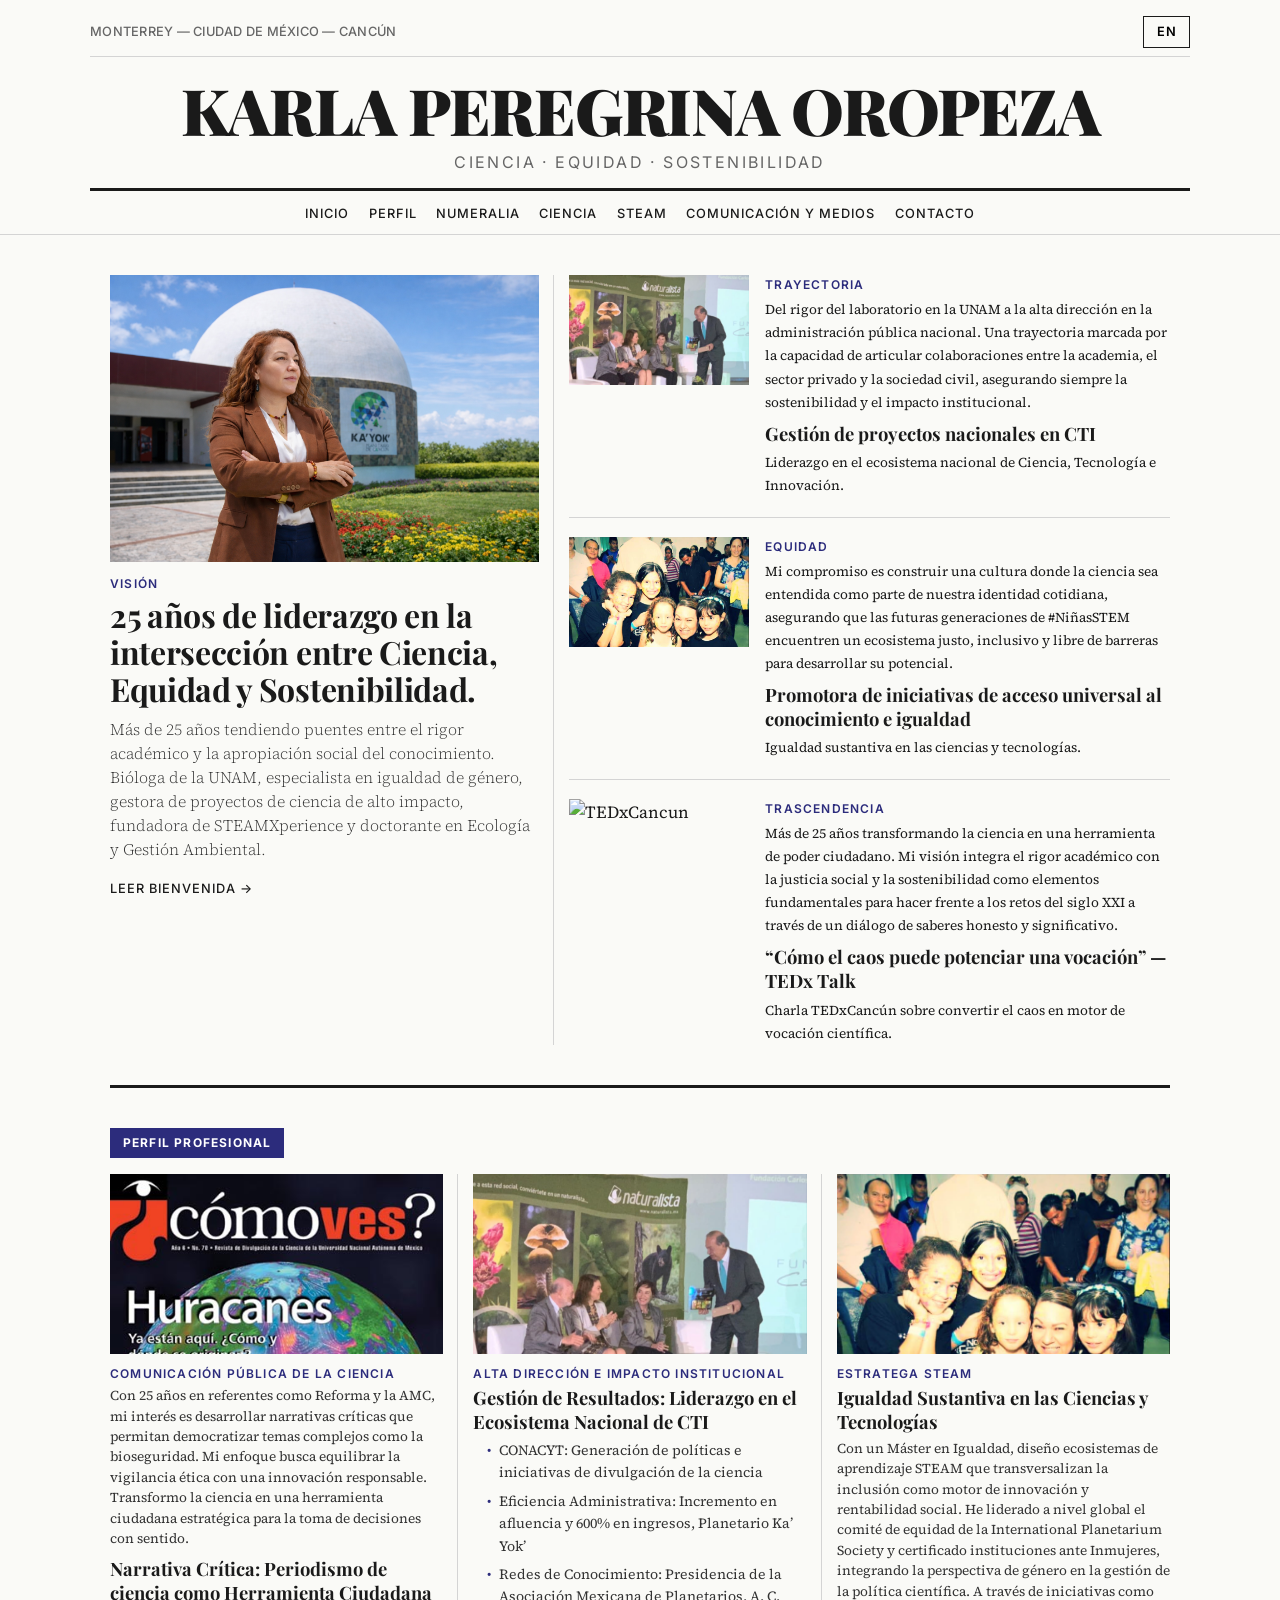
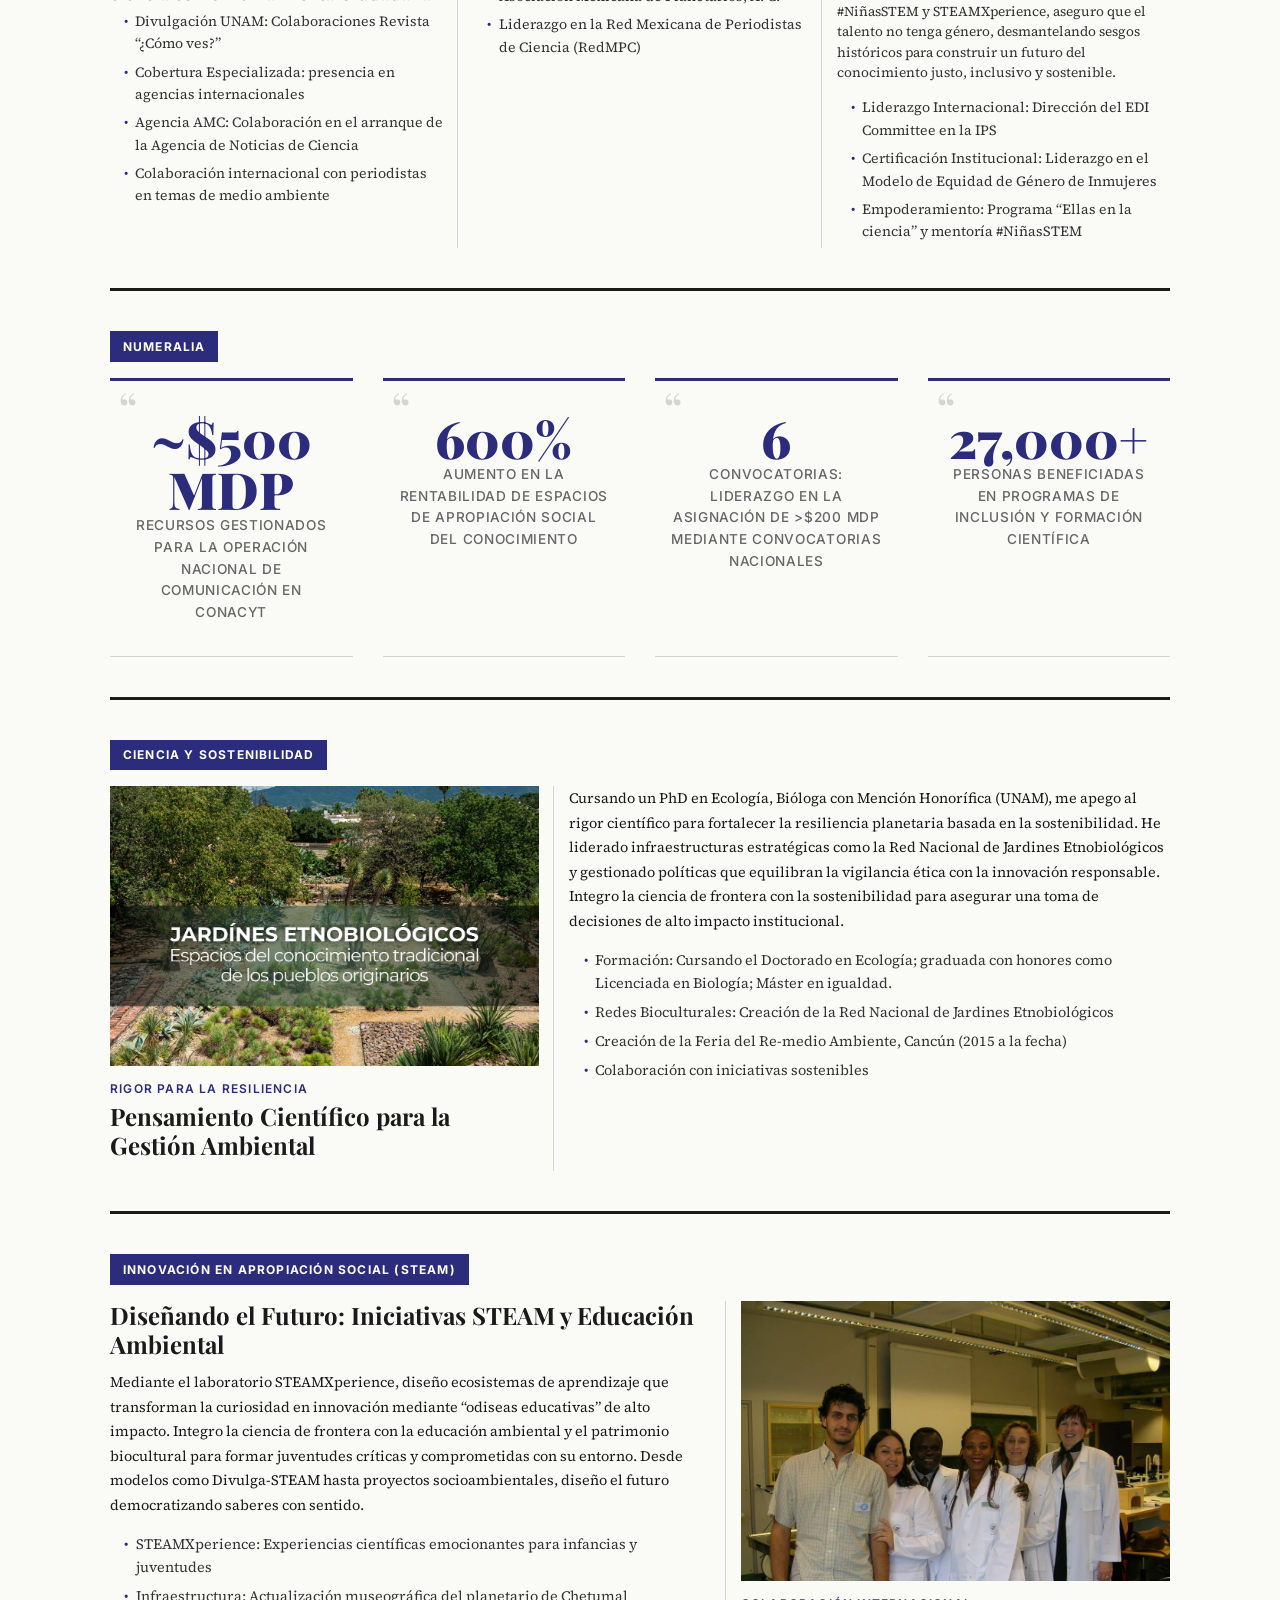
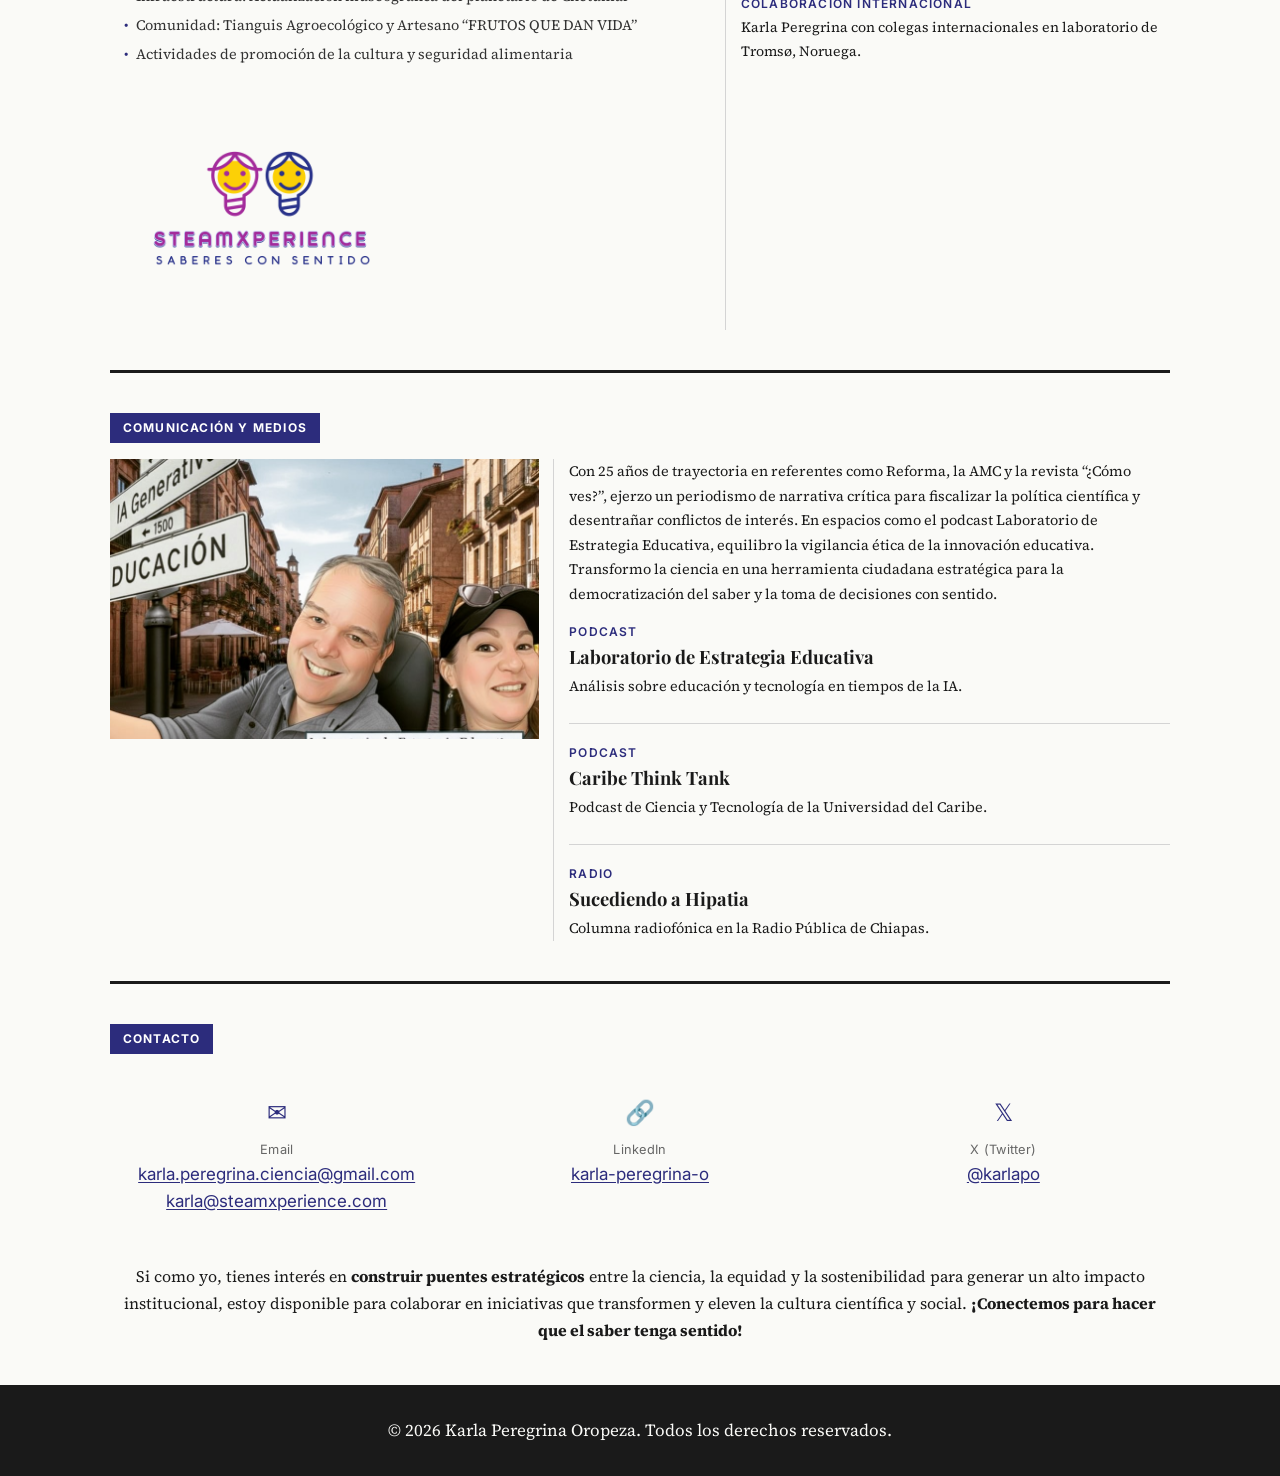
==== commit cb210c7e: "Agregar texto de llamada a la acción debajo de Contacto Co-Authored-By: Claude Sonnet 4.6 <noreply@a" ====
--- a/index.html
+++ b/index.html
@@ -314,6 +314,7 @@
           <a href="https://x.com/karlapo" target="_blank" rel="noopener">@karlapo</a>
         </div>
       </div>
+      <p class="body-text" style="font-size:1rem; margin-top:1.5rem; text-align:center;">Si como yo, tienes interés en <strong>construir puentes estratégicos</strong> entre la ciencia, la equidad y la sostenibilidad para generar un alto impacto institucional, estoy disponible para colaborar en iniciativas que transformen y eleven la cultura científica y social. <strong>¡Conectemos para hacer que el saber tenga sentido!</strong></p>
     </div>
 
   </main>
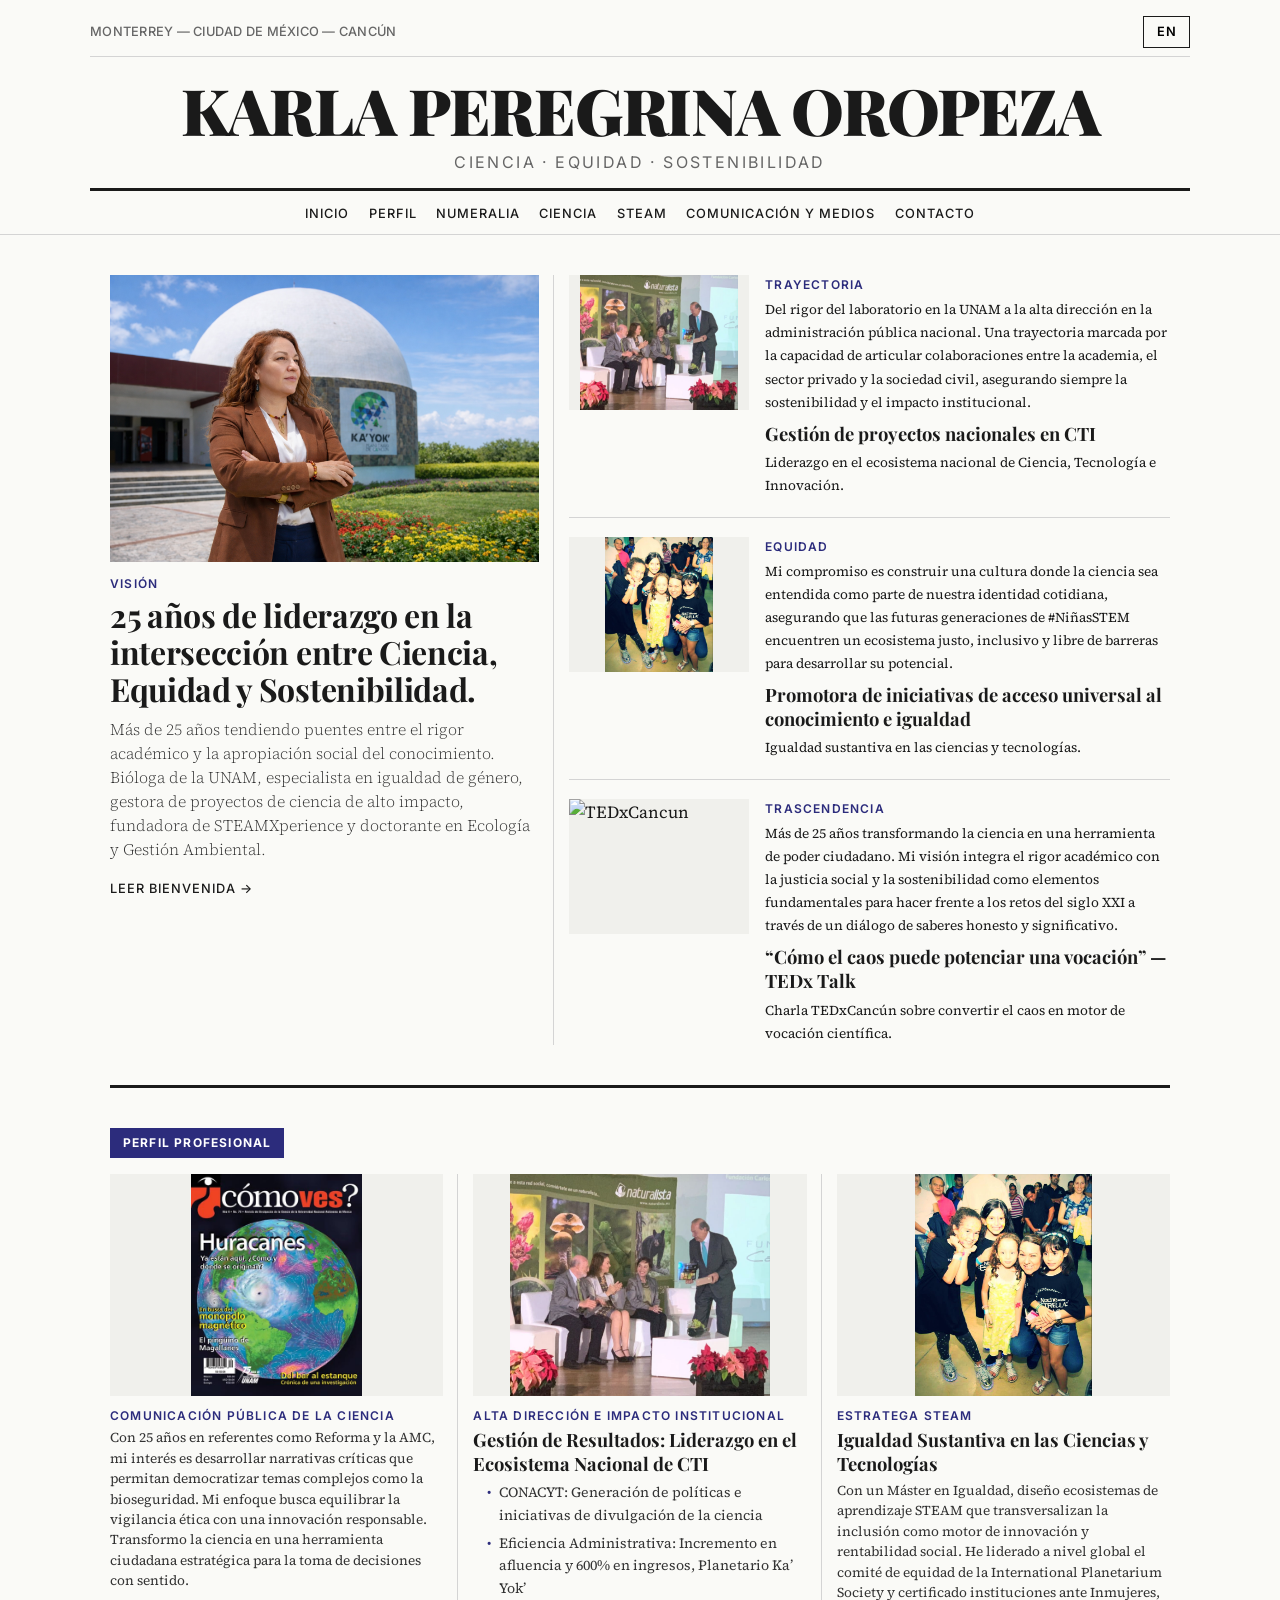
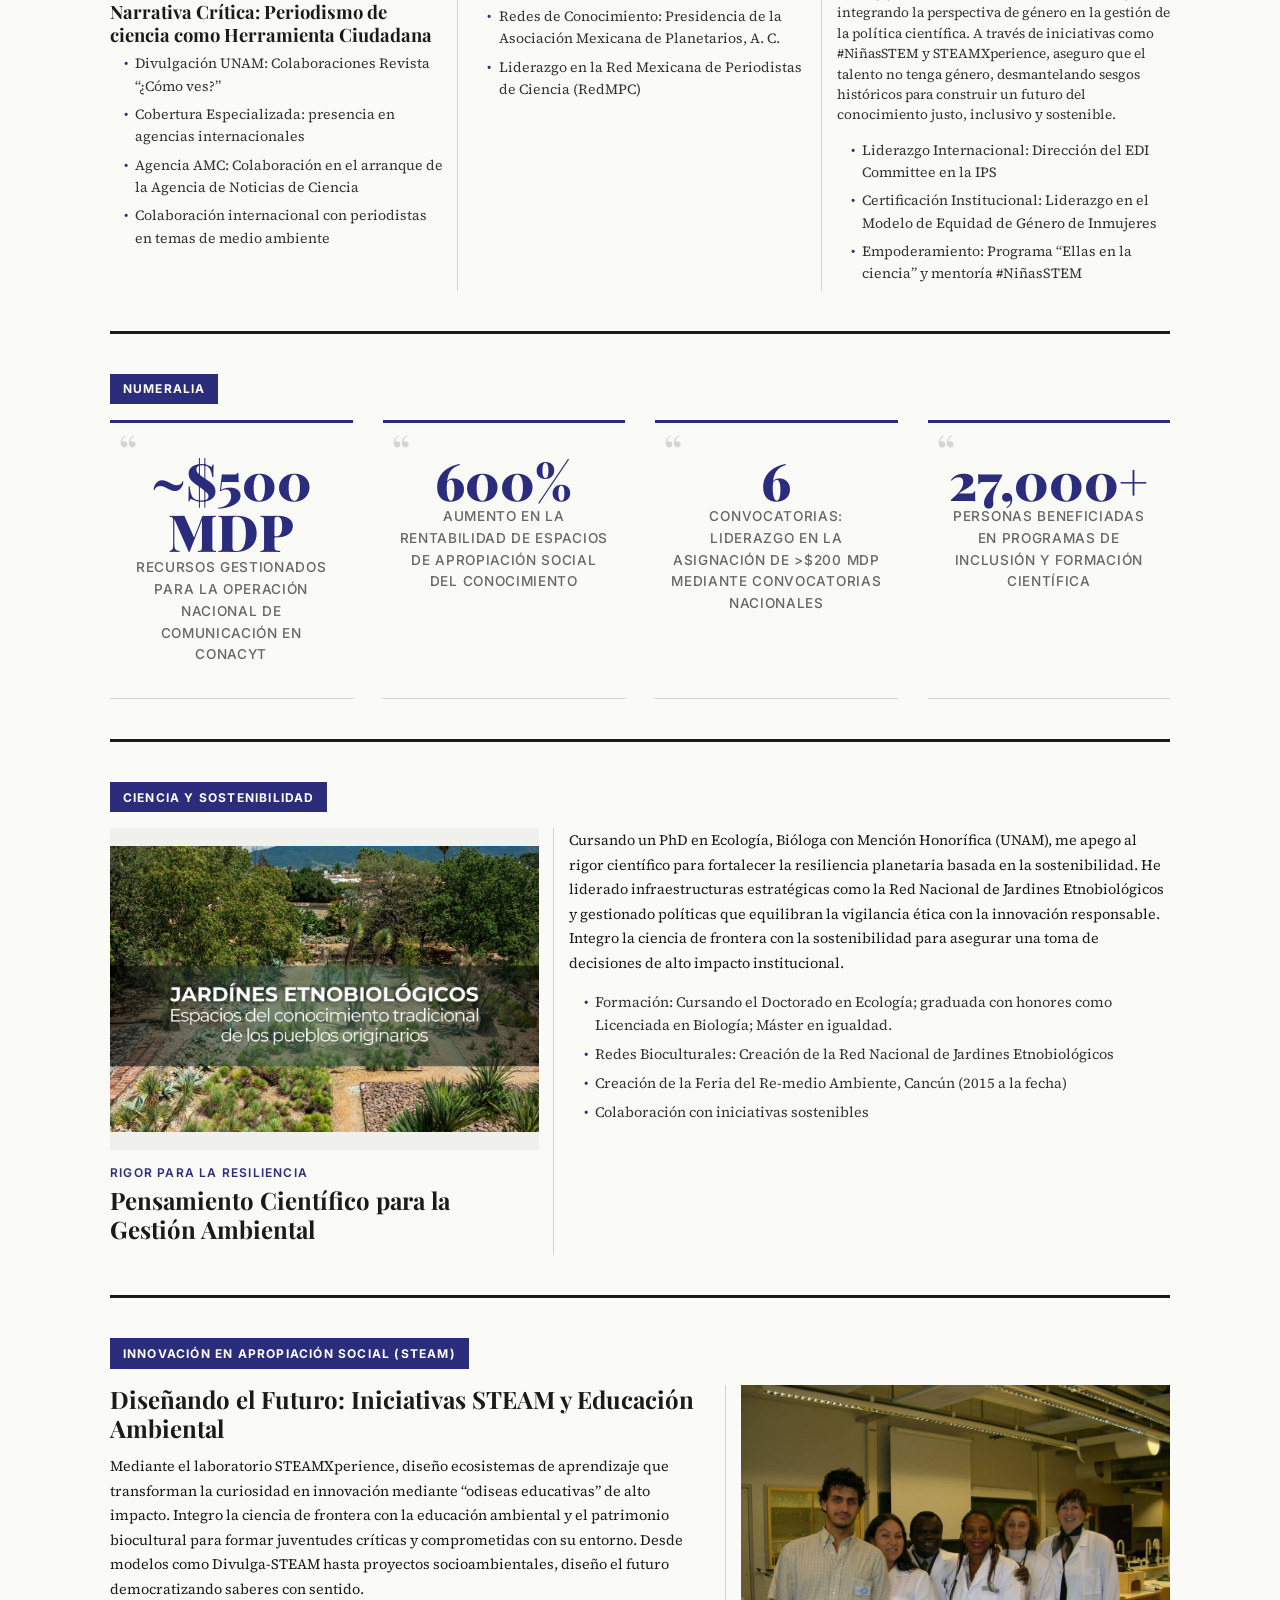
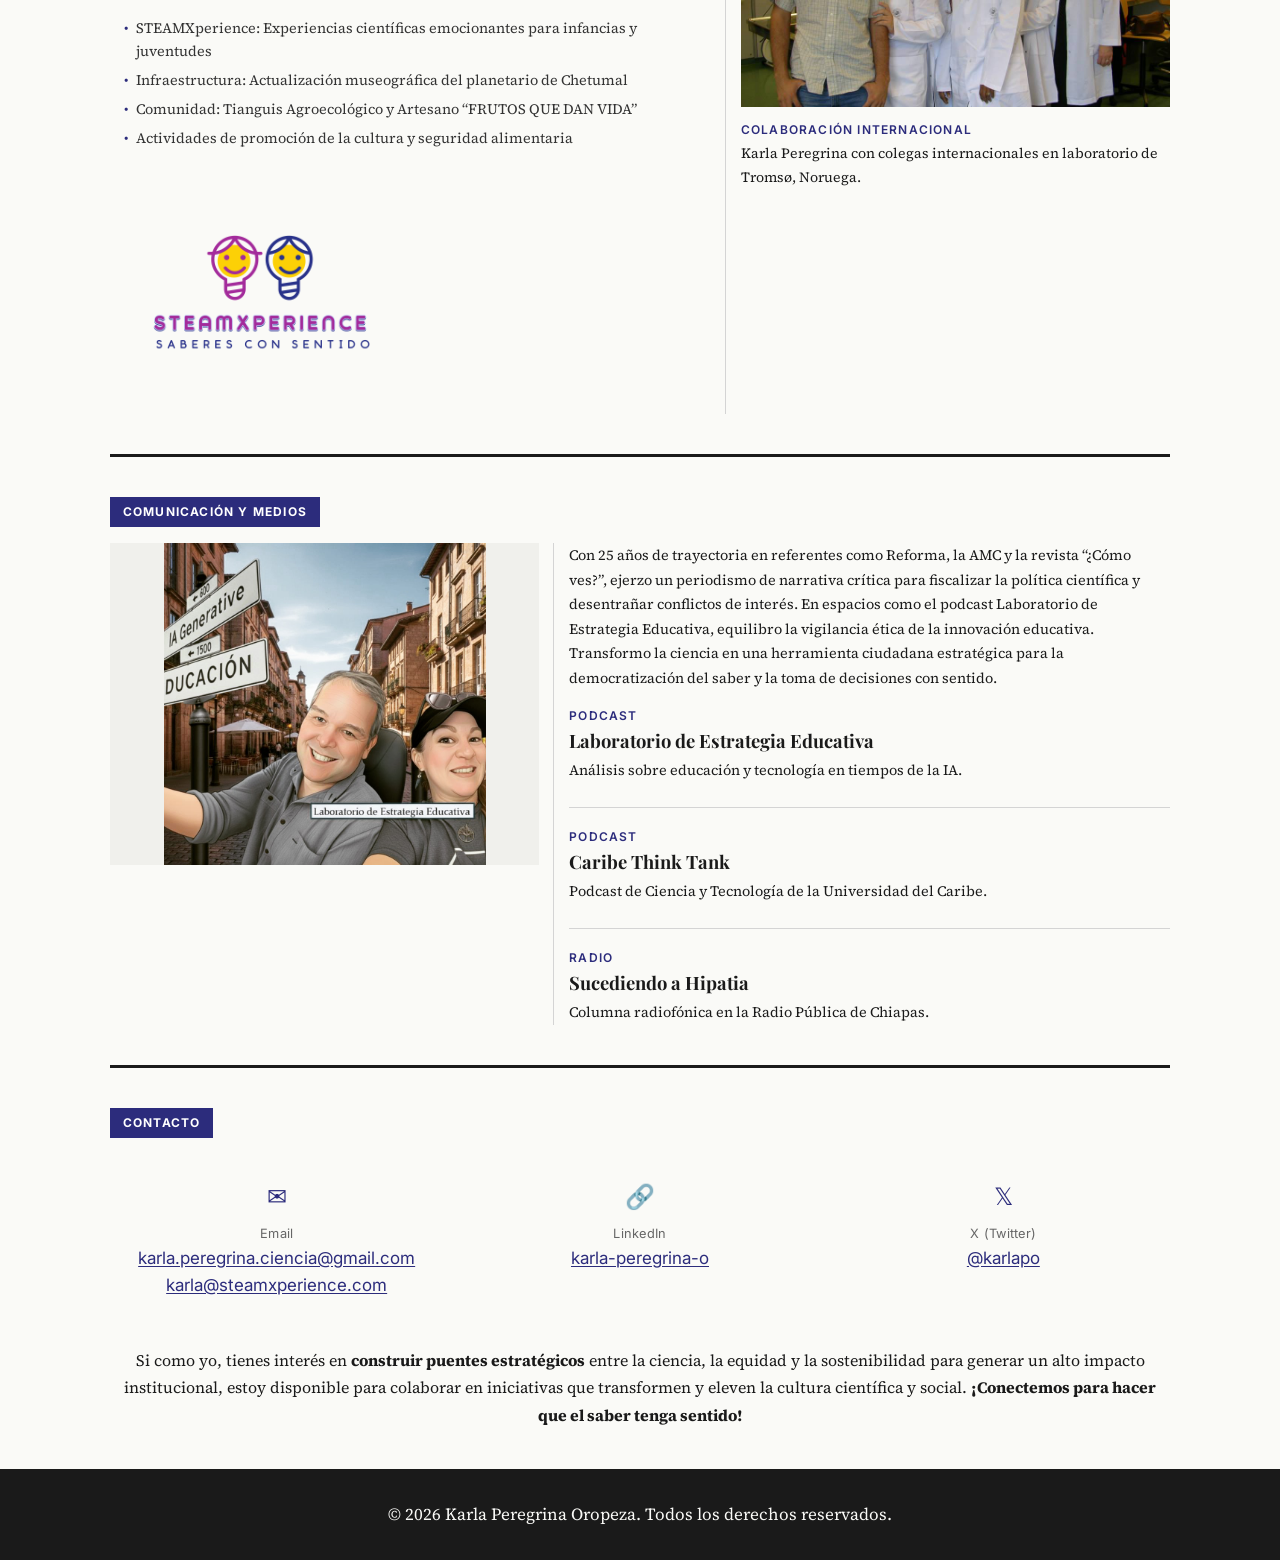
==== commit be65b13c: "Reorganizar imágenes: aspect-ratio y object-fit:contain para evitar recortes Co-Authored-By: Claude " ====
--- a/index.html
+++ b/index.html
@@ -200,7 +200,7 @@
       <span class="rf-section-label" data-i18n="ciencia_kicker">Ciencia y Sostenibilidad</span>
       <div class="rf-featured">
         <div>
-          <a href="https://www.instagram.com/p/C--p9AGumJT/" target="_blank" rel="noopener" style="display:block;"><img src="img/jeb.jpg" alt="Jardines Etnobiologicos" loading="lazy" style="width:100%; height:280px; object-fit:cover; object-position:top; display:block; margin-bottom:0.8rem;"></a>
+          <a href="https://www.instagram.com/p/C--p9AGumJT/" target="_blank" rel="noopener" style="display:block;"><img src="img/jeb.jpg" alt="Jardines Etnobiologicos" loading="lazy" style="width:100%; aspect-ratio:4/3; object-fit:contain; background-color:#f0f0ec; display:block; margin-bottom:0.8rem;"></a>
           <span class="kicker" data-i18n="ciencia_sub_kicker">Rigor para la Resiliencia</span>
           <h3 class="column-headline" data-i18n="ciencia_headline">Pensamiento Cientifico para la Gestion Ambiental</h3>
         </div>
@@ -245,7 +245,7 @@
         </div>
         <!-- Right: image (narrower) -->
         <div>
-          <a href="https://www.facebook.com/share/p/1CMV5ZrYJ5/" target="_blank" rel="noopener" style="display:block;"><img src="img/tromso.jpg" alt="Colaboracion internacional STEAM" loading="lazy" style="width:100%; height:280px; object-fit:cover; object-position:top; display:block; margin-bottom:0.8rem;"></a>
+          <a href="https://www.facebook.com/share/p/1CMV5ZrYJ5/" target="_blank" rel="noopener" style="display:block;"><img src="img/tromso.jpg" alt="Colaboracion internacional STEAM" loading="lazy" style="width:100%; aspect-ratio:4/3; object-fit:contain; background-color:#f0f0ec; display:block; margin-bottom:0.8rem;"></a>
           <span class="kicker" data-i18n="steam_photo_kicker">Colaboracion Internacional</span>
           <p class="body-text" style="font-size:0.88rem;" data-i18n="steam_photo_caption">Karla Peregrina con colegas internacionales en laboratorio de Tromso, Noruega.</p>
         </div>
@@ -262,7 +262,7 @@
       <span class="rf-section-label" data-i18n="podcasts_kicker">Podcasts y Colaboraciones</span>
       <div class="rf-featured">
         <div>
-          <a href="https://rosquillas.info/@rosquillas/episodes" target="_blank" rel="noopener" style="display:block;"><img src="img/podcasts.jpg" alt="Laboratorio de Estrategia Educativa" loading="lazy" style="width:100%; height:280px; object-fit:cover; object-position:center; display:block; margin-bottom:0.8rem;"></a>
+          <a href="https://rosquillas.info/@rosquillas/episodes" target="_blank" rel="noopener" style="display:block;"><img src="img/podcasts.jpg" alt="Laboratorio de Estrategia Educativa" loading="lazy" style="width:100%; aspect-ratio:4/3; object-fit:contain; background-color:#f0f0ec; display:block; margin-bottom:0.8rem;"></a>
         </div>
         <div>
           <p class="body-text" style="font-size:0.9rem; margin-bottom:1rem;" data-i18n="podcasts_intro">Con 25 años de trayectoria en referentes como Reforma, la AMC y la revista "¿Cómo ves?", ejerzo un periodismo de narrativa crítica para fiscalizar la política científica y desentrañar conflictos de interés. En espacios como el podcast Laboratorio de Estrategia Educativa, equilibro la vigilancia ética de la innovación educativa. Transformo la ciencia en una herramienta ciudadana estratégica para la democratización del saber y la toma de decisiones con sentido.</p>
--- a/css/newspaper.css
+++ b/css/newspaper.css
@@ -174,9 +174,9 @@
 
 .rf-sidebar-story img {
   width: 100%;
-  height: 110px;
-  object-fit: cover;
-  object-position: top;
+  aspect-ratio: 4 / 3;
+  object-fit: contain;
+  background-color: var(--color-paper-alt);
   display: block;
 }
 
@@ -259,9 +259,9 @@
 
 .rf-card img {
   width: 100%;
-  height: 180px;
-  object-fit: cover;
-  object-position: top;
+  aspect-ratio: 3 / 2;
+  object-fit: contain;
+  background-color: var(--color-paper-alt);
   display: block;
 }
 
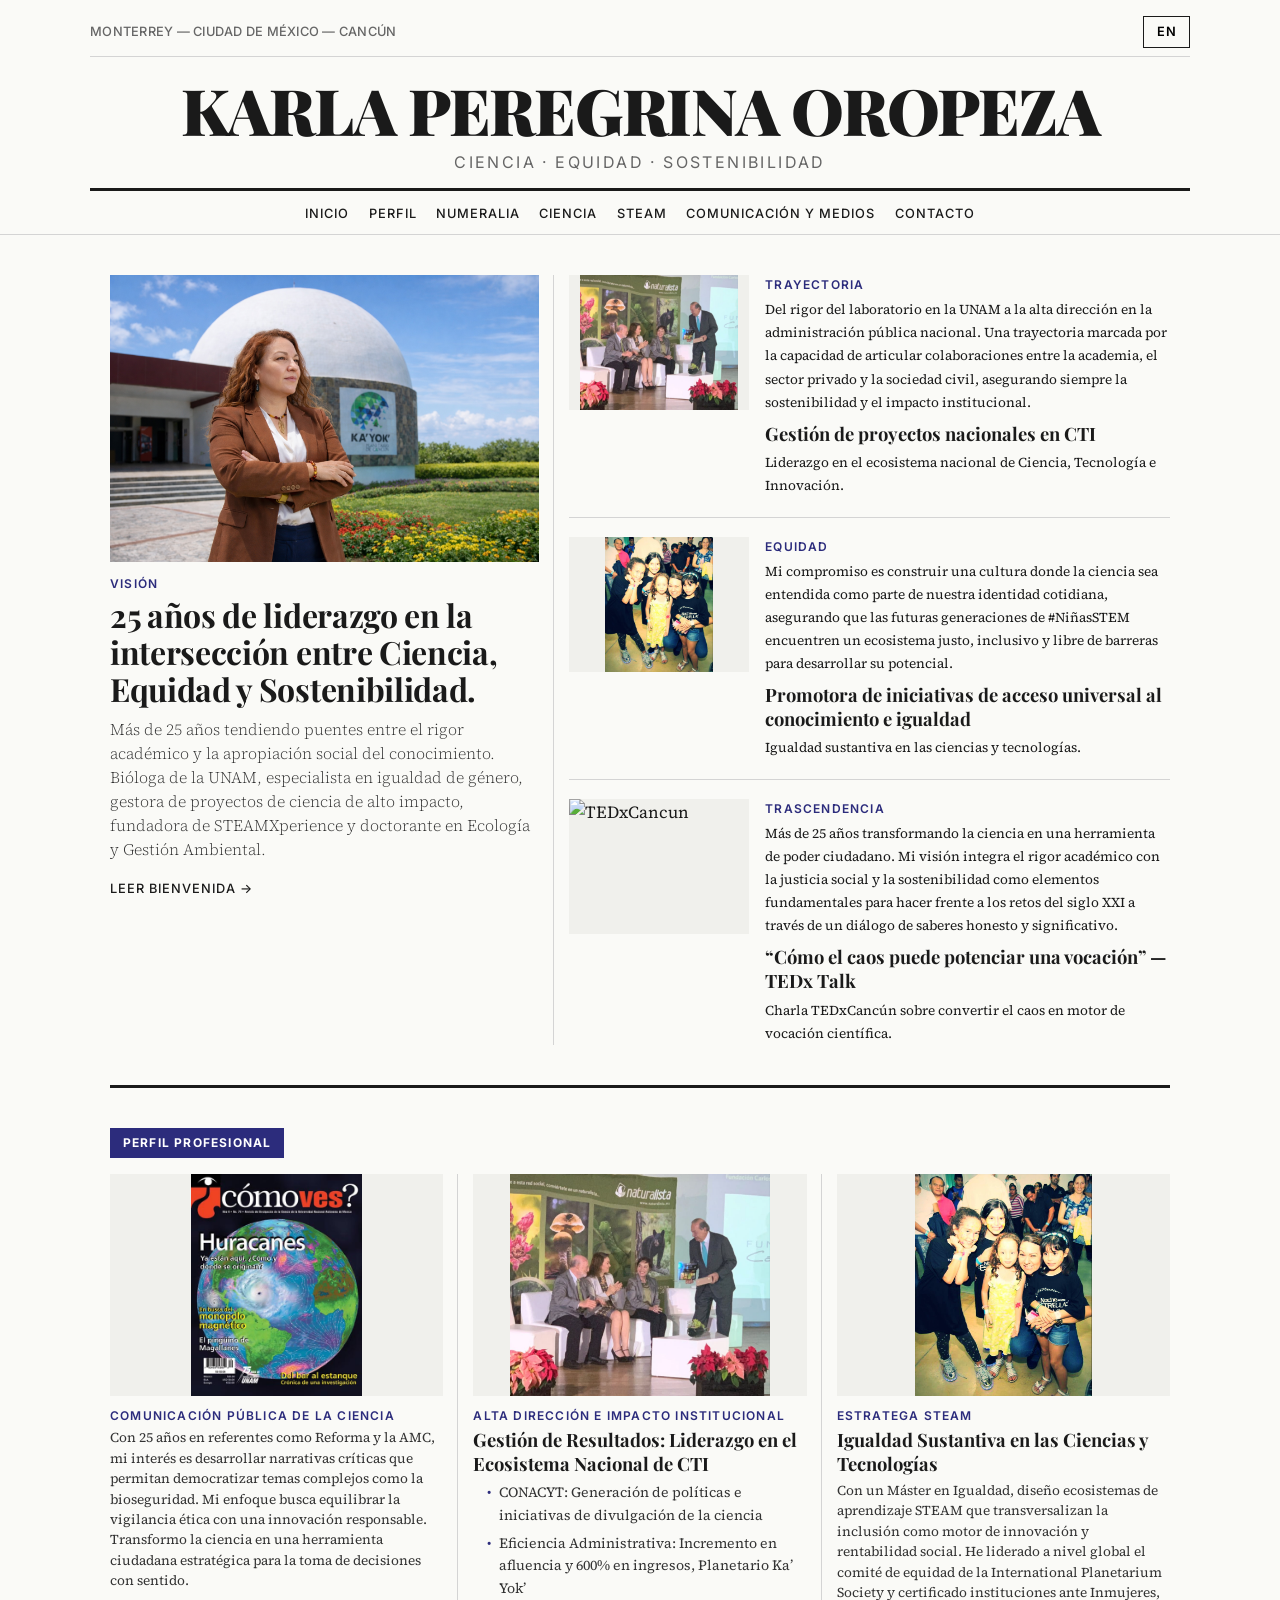
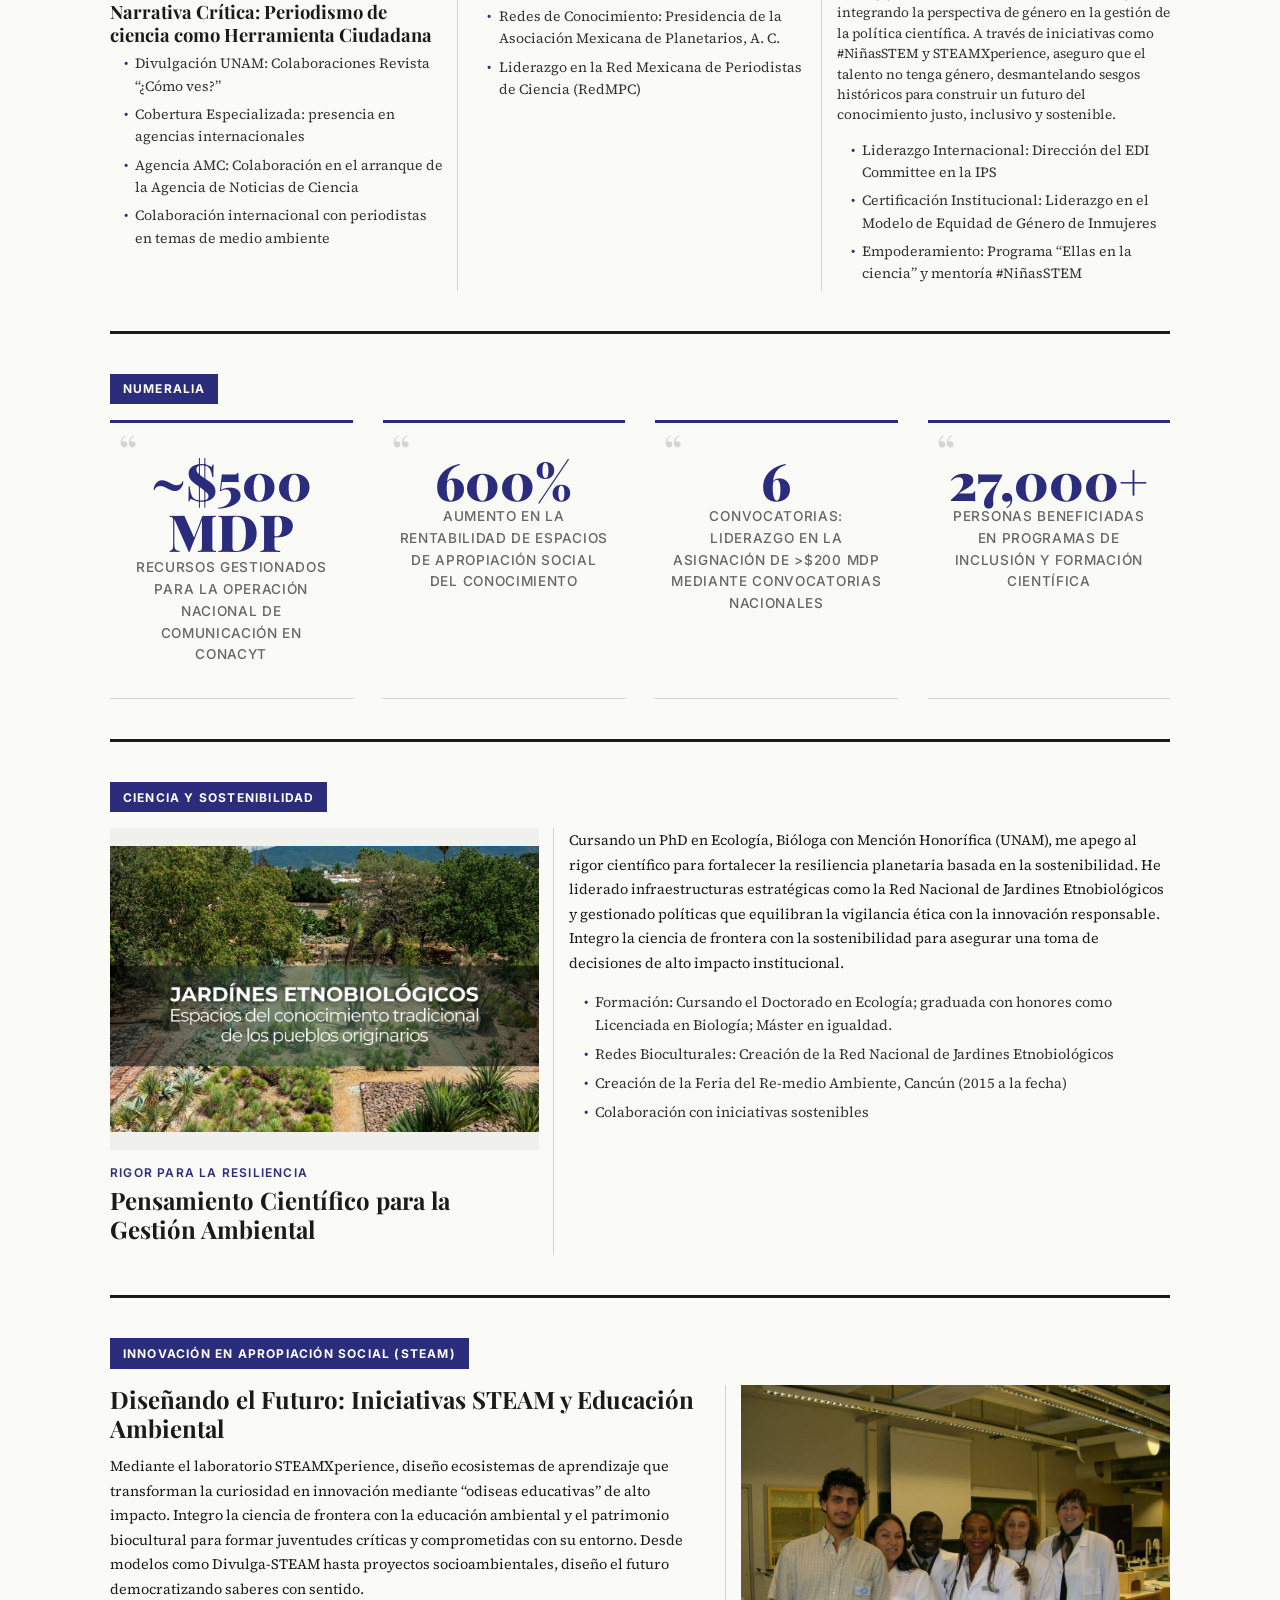
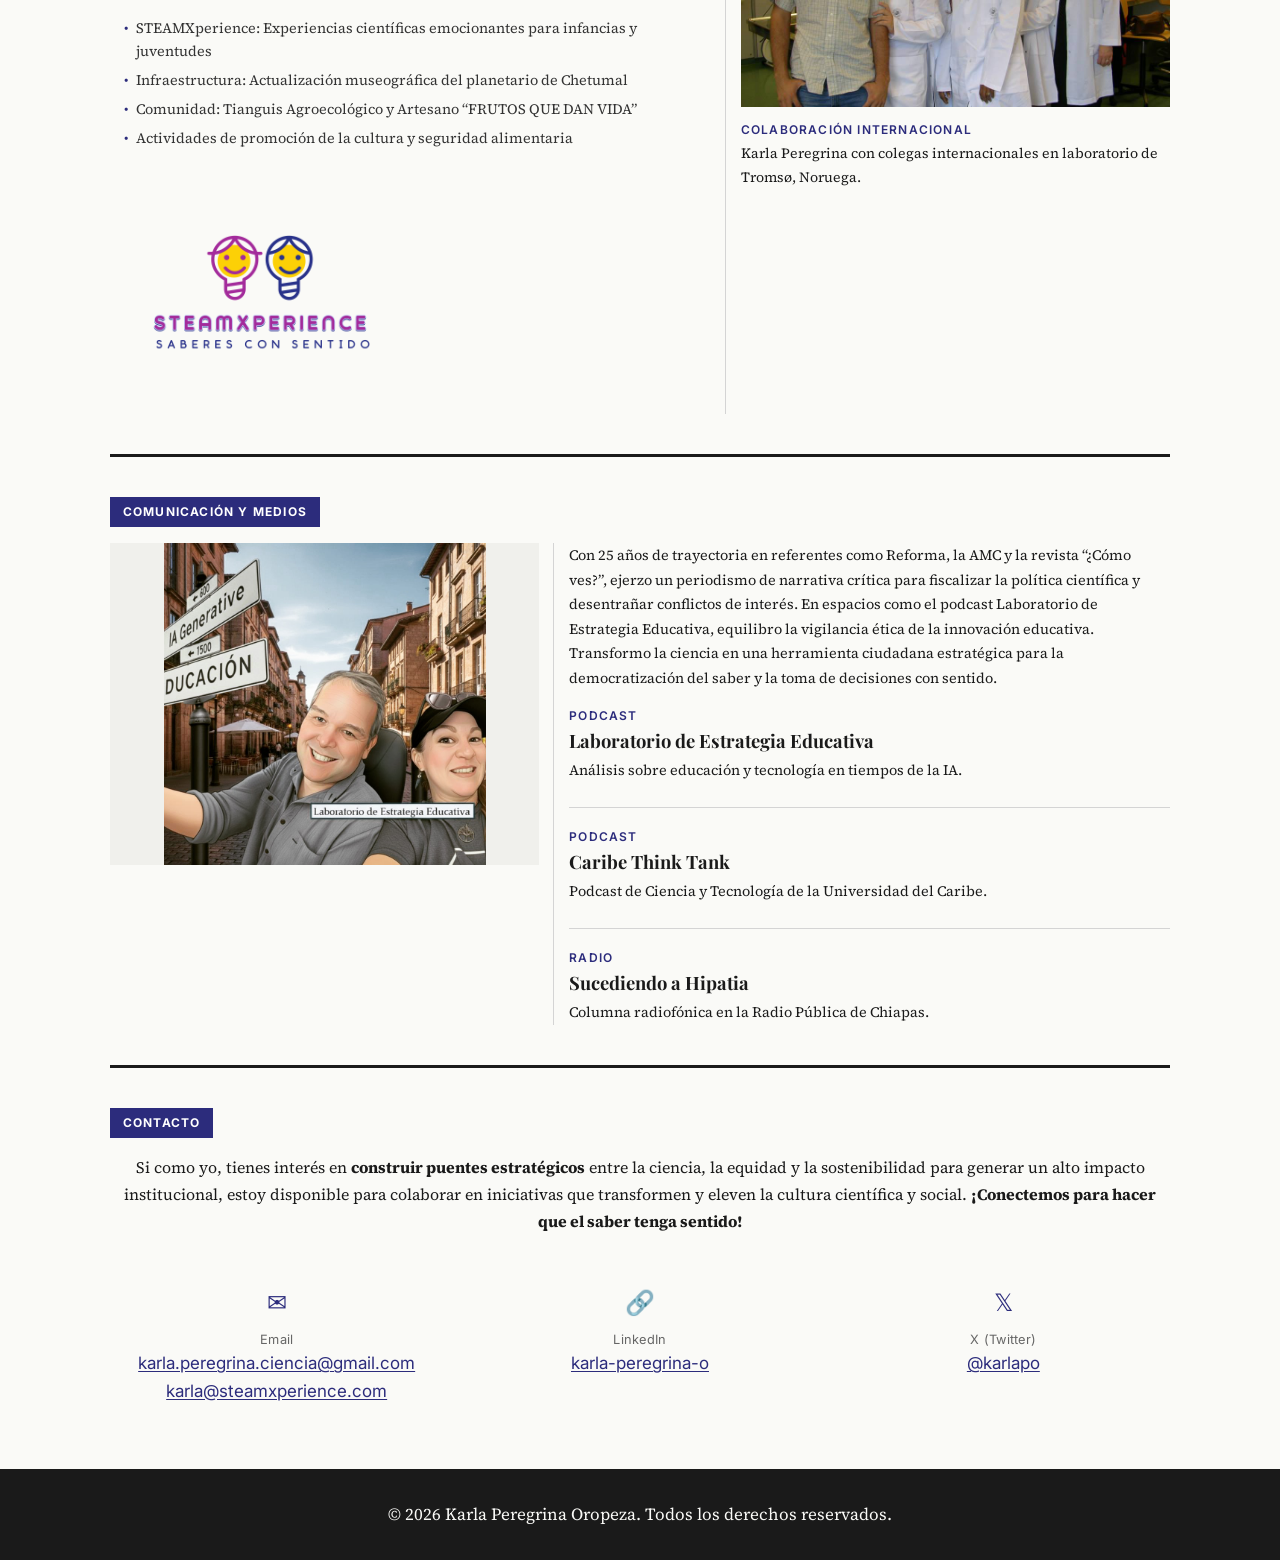
==== commit 8813a65a: "Mover texto de contacto justo debajo del subtítulo Contacto Co-Authored-By: Claude Sonnet 4.6 <norep" ====
--- a/index.html
+++ b/index.html
@@ -295,6 +295,7 @@
          ========================================================== -->
     <div class="rf-block" id="contacto">
       <span class="rf-section-label" data-i18n="contact_kicker">Contacto</span>
+      <p class="body-text" style="font-size:1rem; margin-bottom:1.5rem; text-align:center;">Si como yo, tienes interés en <strong>construir puentes estratégicos</strong> entre la ciencia, la equidad y la sostenibilidad para generar un alto impacto institucional, estoy disponible para colaborar en iniciativas que transformen y eleven la cultura científica y social. <strong>¡Conectemos para hacer que el saber tenga sentido!</strong></p>
       <div class="contact-grid">
         <div class="contact-item">
           <div class="contact-icon">&#9993;</div>
@@ -314,7 +315,6 @@
           <a href="https://x.com/karlapo" target="_blank" rel="noopener">@karlapo</a>
         </div>
       </div>
-      <p class="body-text" style="font-size:1rem; margin-top:1.5rem; text-align:center;">Si como yo, tienes interés en <strong>construir puentes estratégicos</strong> entre la ciencia, la equidad y la sostenibilidad para generar un alto impacto institucional, estoy disponible para colaborar en iniciativas que transformen y eleven la cultura científica y social. <strong>¡Conectemos para hacer que el saber tenga sentido!</strong></p>
     </div>
 
   </main>
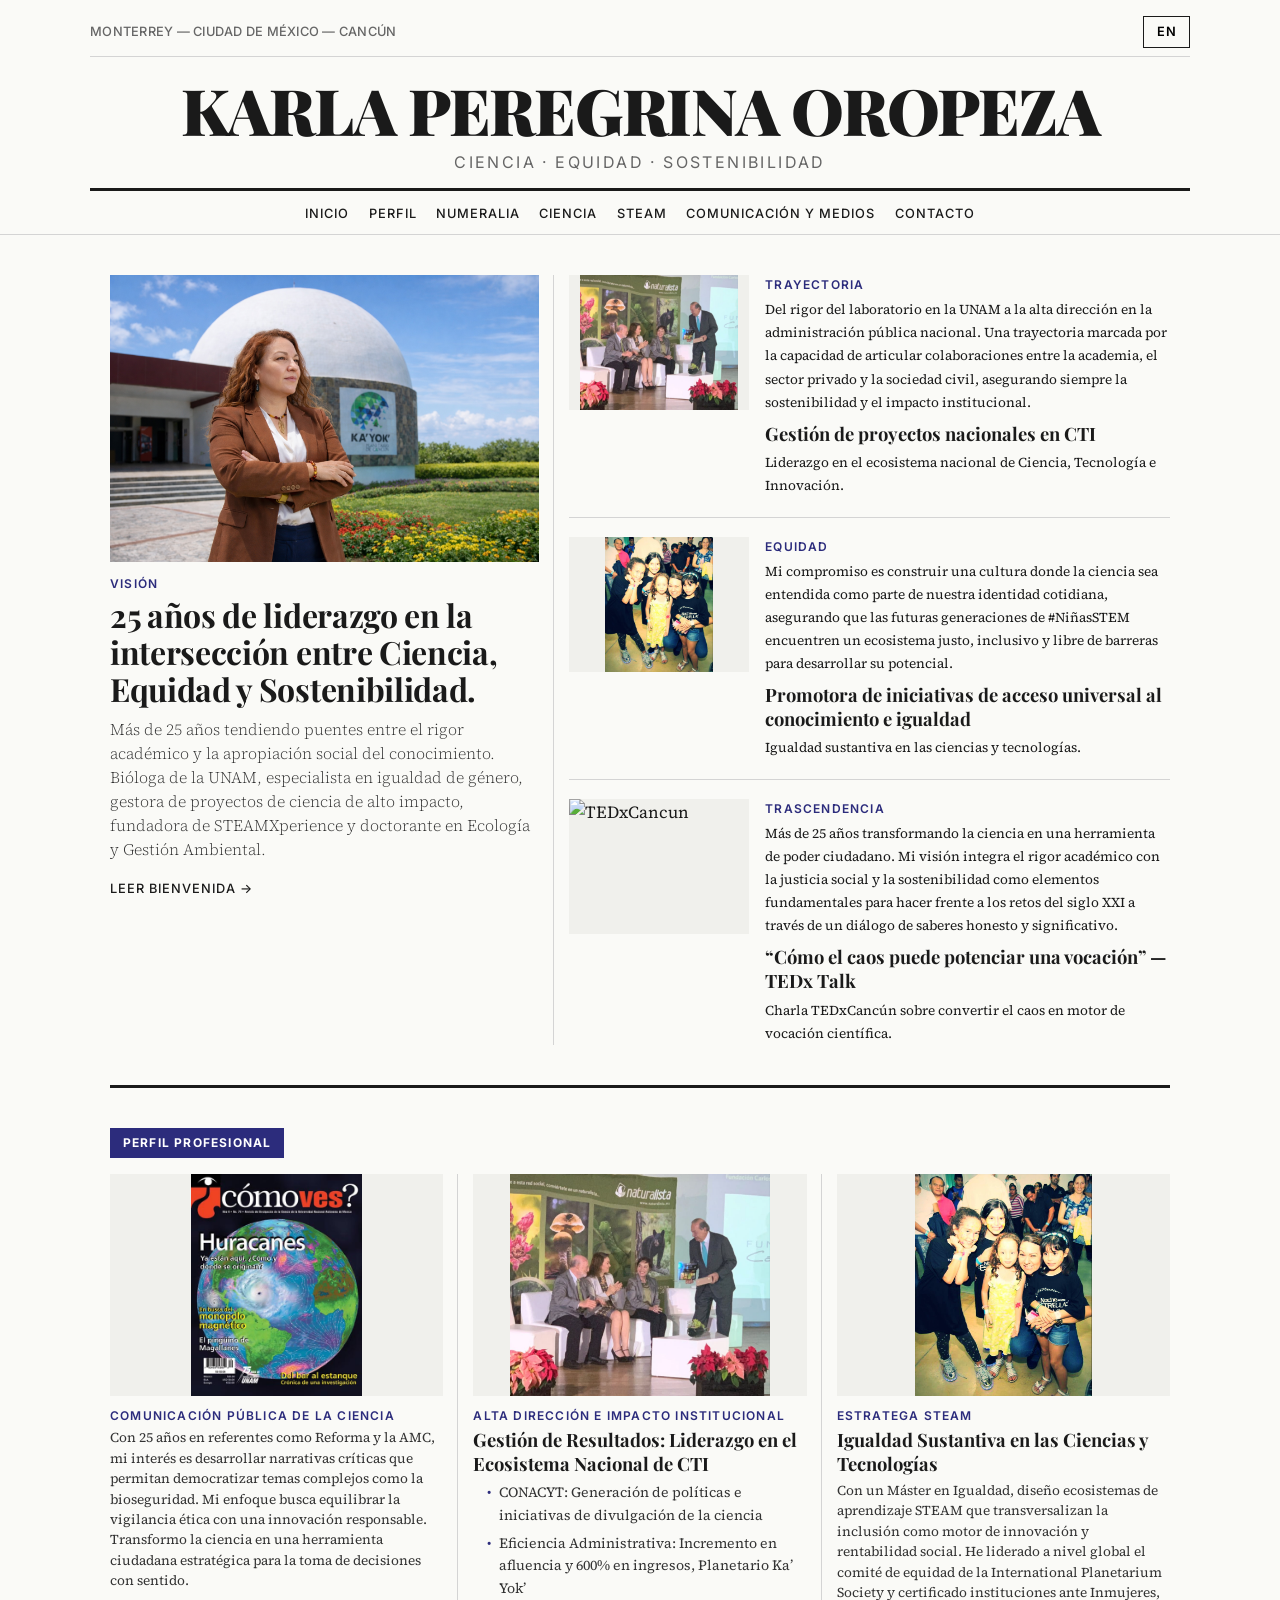
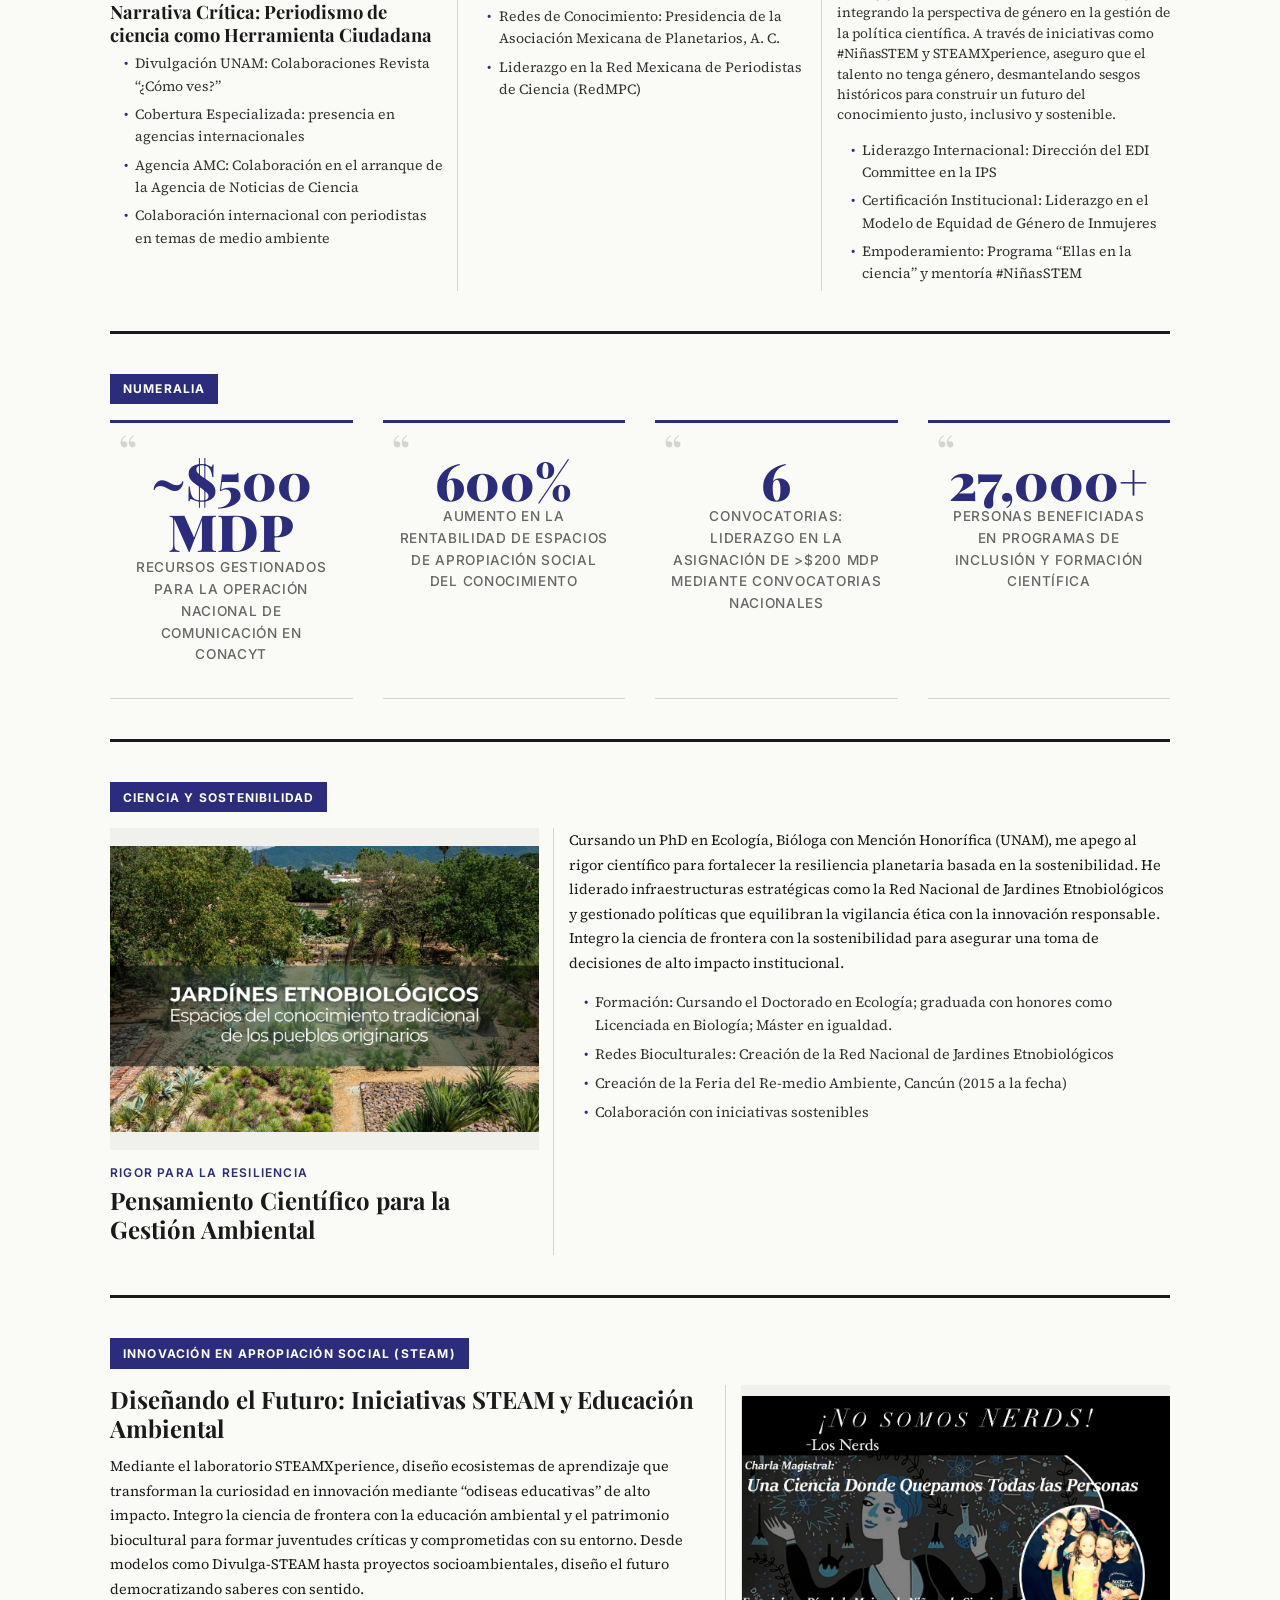
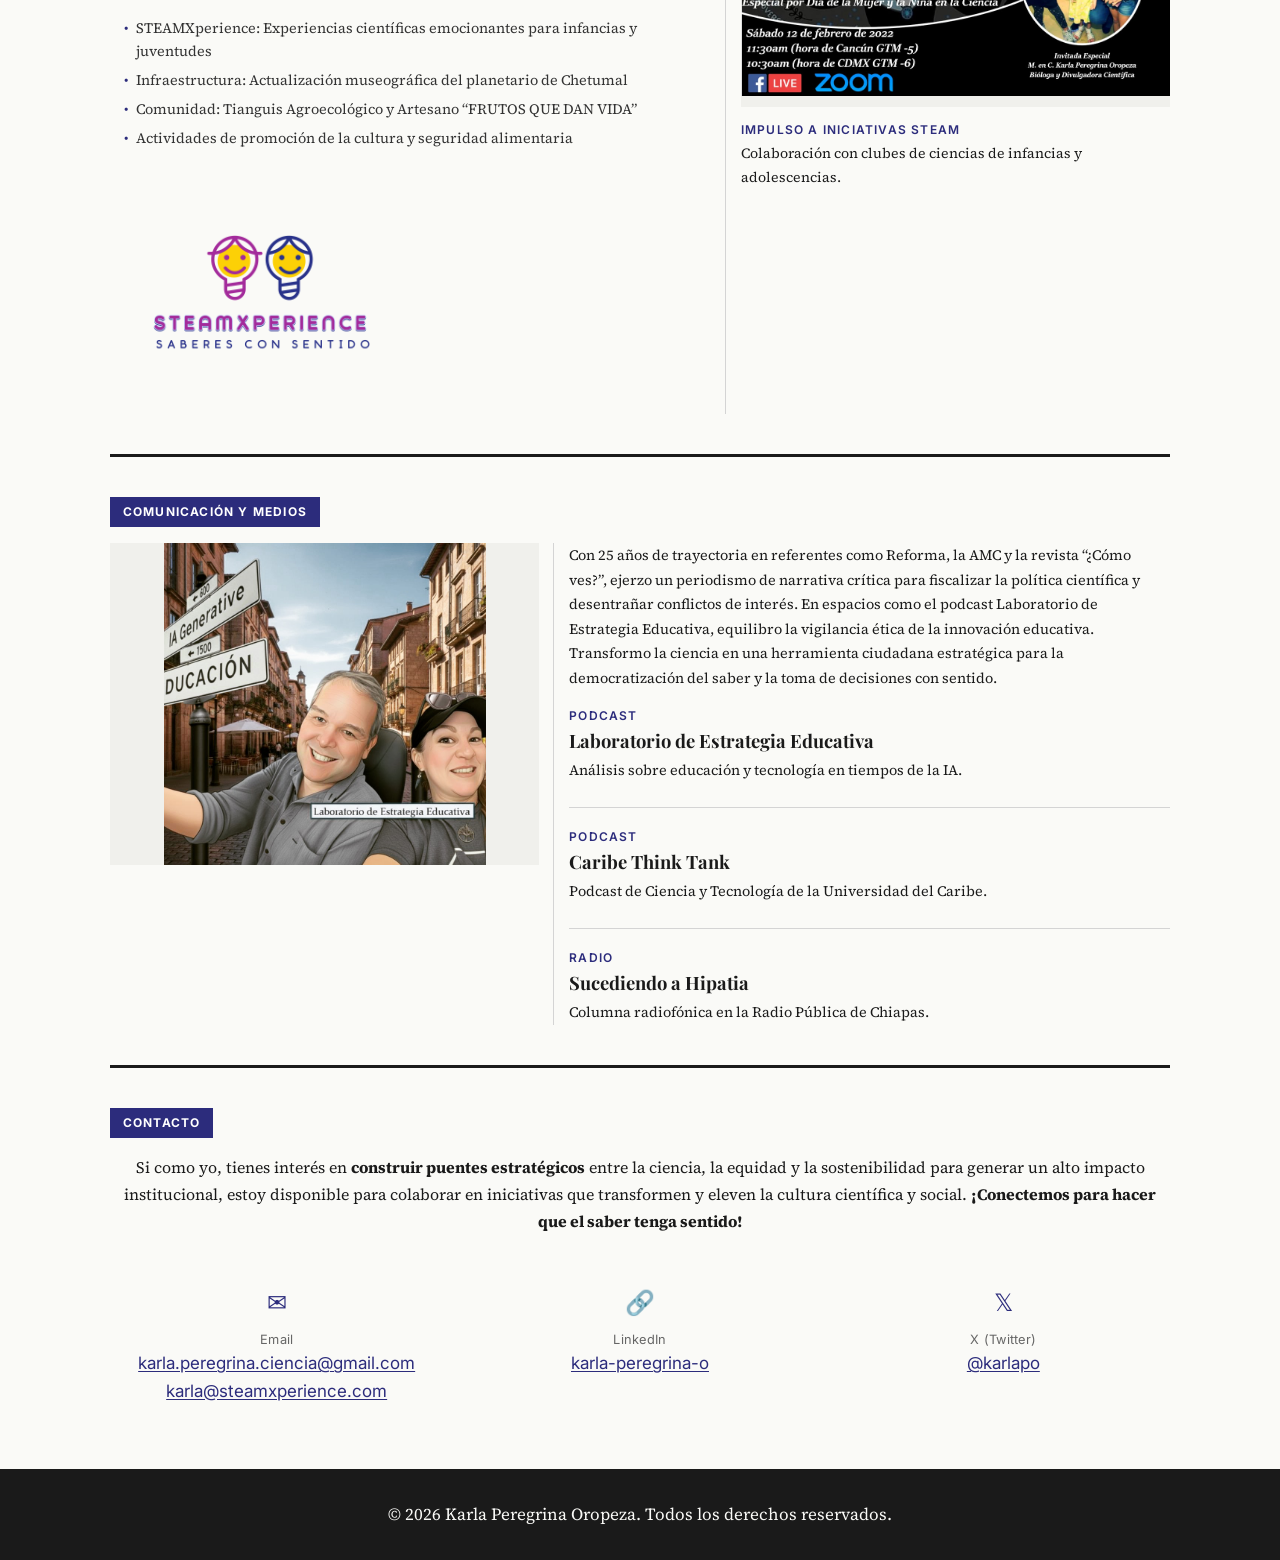
==== commit d6e9a13b: "Reemplazar foto Tromsø por cartel nerds y actualizar textos STEAM Co-Authored-By: Claude Sonnet 4.6 " ====
--- a/index.html
+++ b/index.html
@@ -245,9 +245,9 @@
         </div>
         <!-- Right: image (narrower) -->
         <div>
-          <a href="https://www.facebook.com/share/p/1CMV5ZrYJ5/" target="_blank" rel="noopener" style="display:block;"><img src="img/tromso.jpg" alt="Colaboracion internacional STEAM" loading="lazy" style="width:100%; aspect-ratio:4/3; object-fit:contain; background-color:#f0f0ec; display:block; margin-bottom:0.8rem;"></a>
-          <span class="kicker" data-i18n="steam_photo_kicker">Colaboracion Internacional</span>
-          <p class="body-text" style="font-size:0.88rem;" data-i18n="steam_photo_caption">Karla Peregrina con colegas internacionales en laboratorio de Tromso, Noruega.</p>
+          <a href="https://www.facebook.com/share/p/1CMV5ZrYJ5/" target="_blank" rel="noopener" style="display:block;"><img src="img/cartel-nerds.jpeg" alt="Impulso a iniciativas STEAM" loading="lazy" style="width:100%; aspect-ratio:4/3; object-fit:contain; background-color:#f0f0ec; display:block; margin-bottom:0.8rem;"></a>
+          <span class="kicker" data-i18n="steam_photo_kicker">Impulso a iniciativas STEAM</span>
+          <p class="body-text" style="font-size:0.88rem;" data-i18n="steam_photo_caption">Colaboración con clubes de ciencias de infancias y adolescencias.</p>
         </div>
       </div>
     </div>
@@ -295,7 +295,7 @@
          ========================================================== -->
     <div class="rf-block" id="contacto">
       <span class="rf-section-label" data-i18n="contact_kicker">Contacto</span>
-      <p class="body-text" style="font-size:1rem; margin-bottom:1.5rem; text-align:center;">Si como yo, tienes interés en <strong>construir puentes estratégicos</strong> entre la ciencia, la equidad y la sostenibilidad para generar un alto impacto institucional, estoy disponible para colaborar en iniciativas que transformen y eleven la cultura científica y social. <strong>¡Conectemos para hacer que el saber tenga sentido!</strong></p>
+      <p class="body-text" style="font-size:1rem; margin-bottom:1.5rem; text-align:center;" data-i18n="contact_cta" data-i18n-html>Si como yo, tienes interés en <strong>construir puentes estratégicos</strong> entre la ciencia, la equidad y la sostenibilidad para generar un alto impacto institucional, estoy disponible para colaborar en iniciativas que transformen y eleven la cultura científica y social. <strong>¡Conectemos para hacer que el saber tenga sentido!</strong></p>
       <div class="contact-grid">
         <div class="contact-item">
           <div class="contact-icon">&#9993;</div>
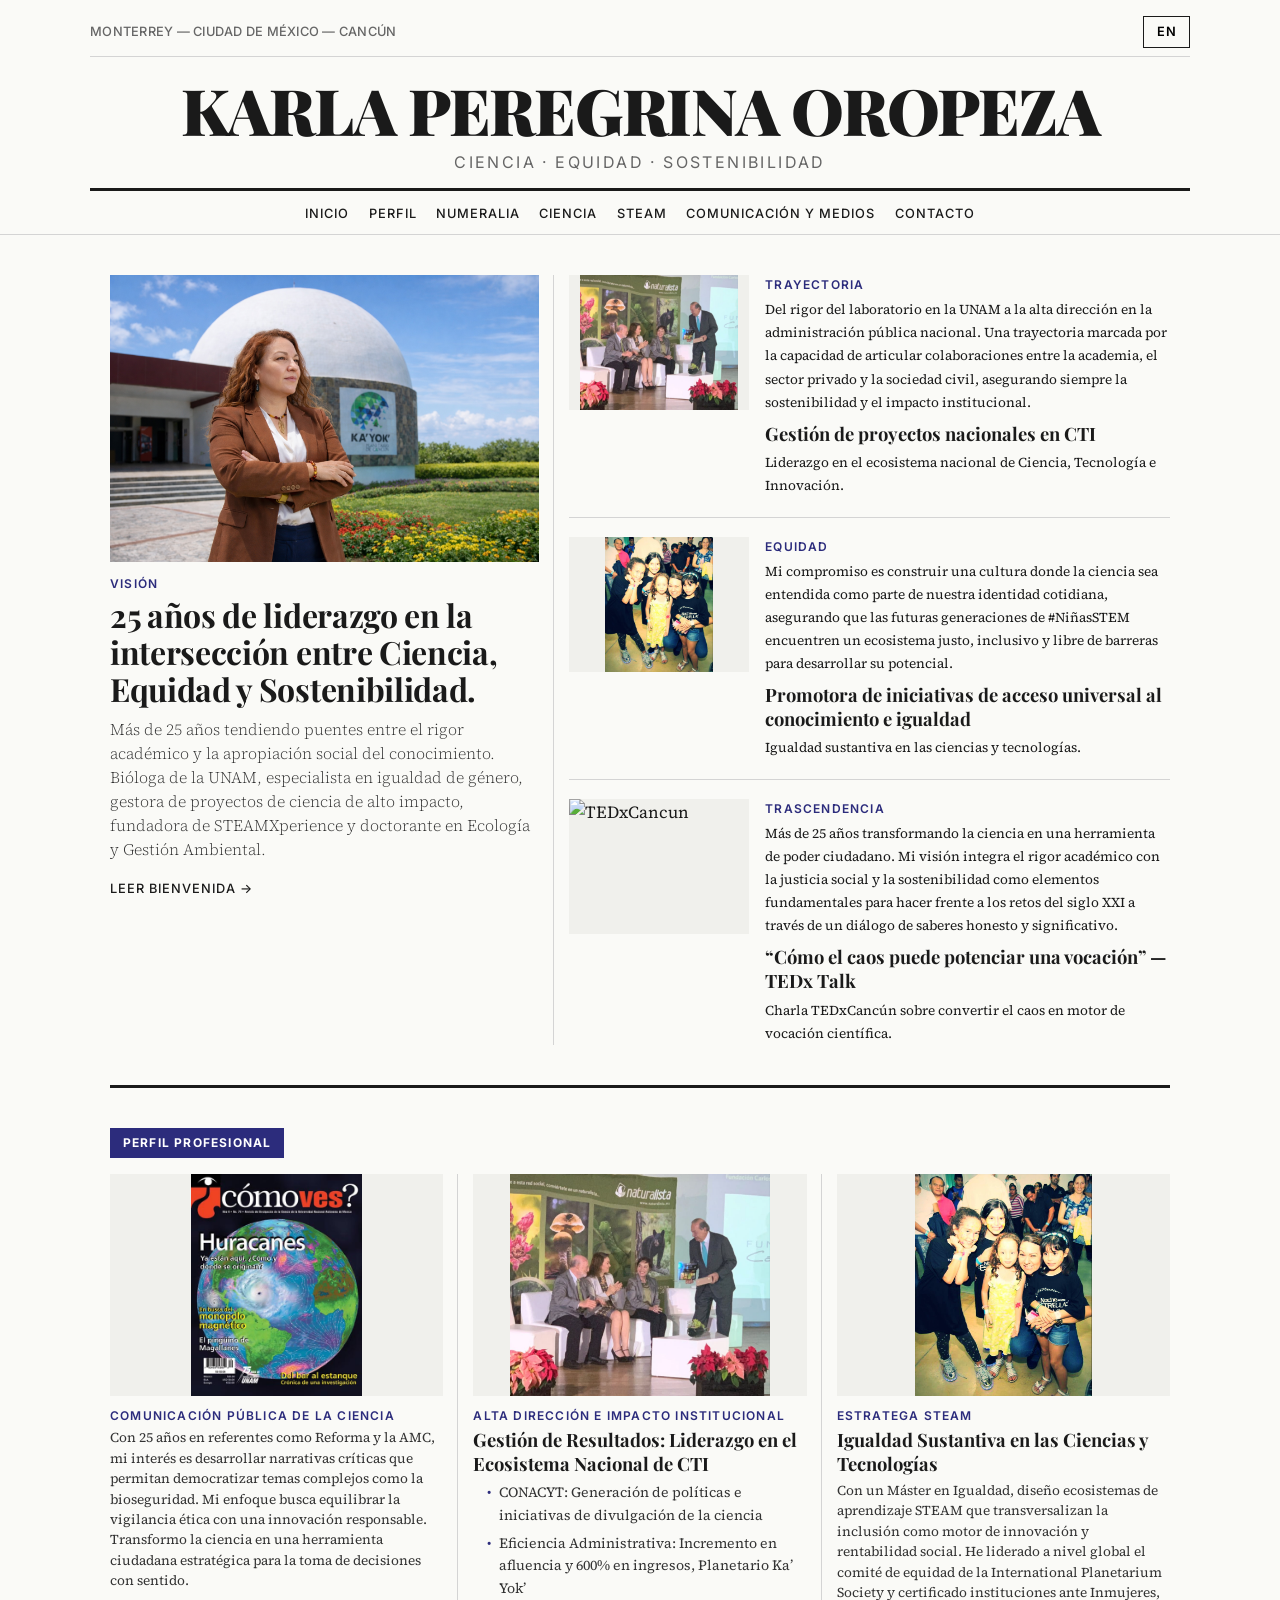
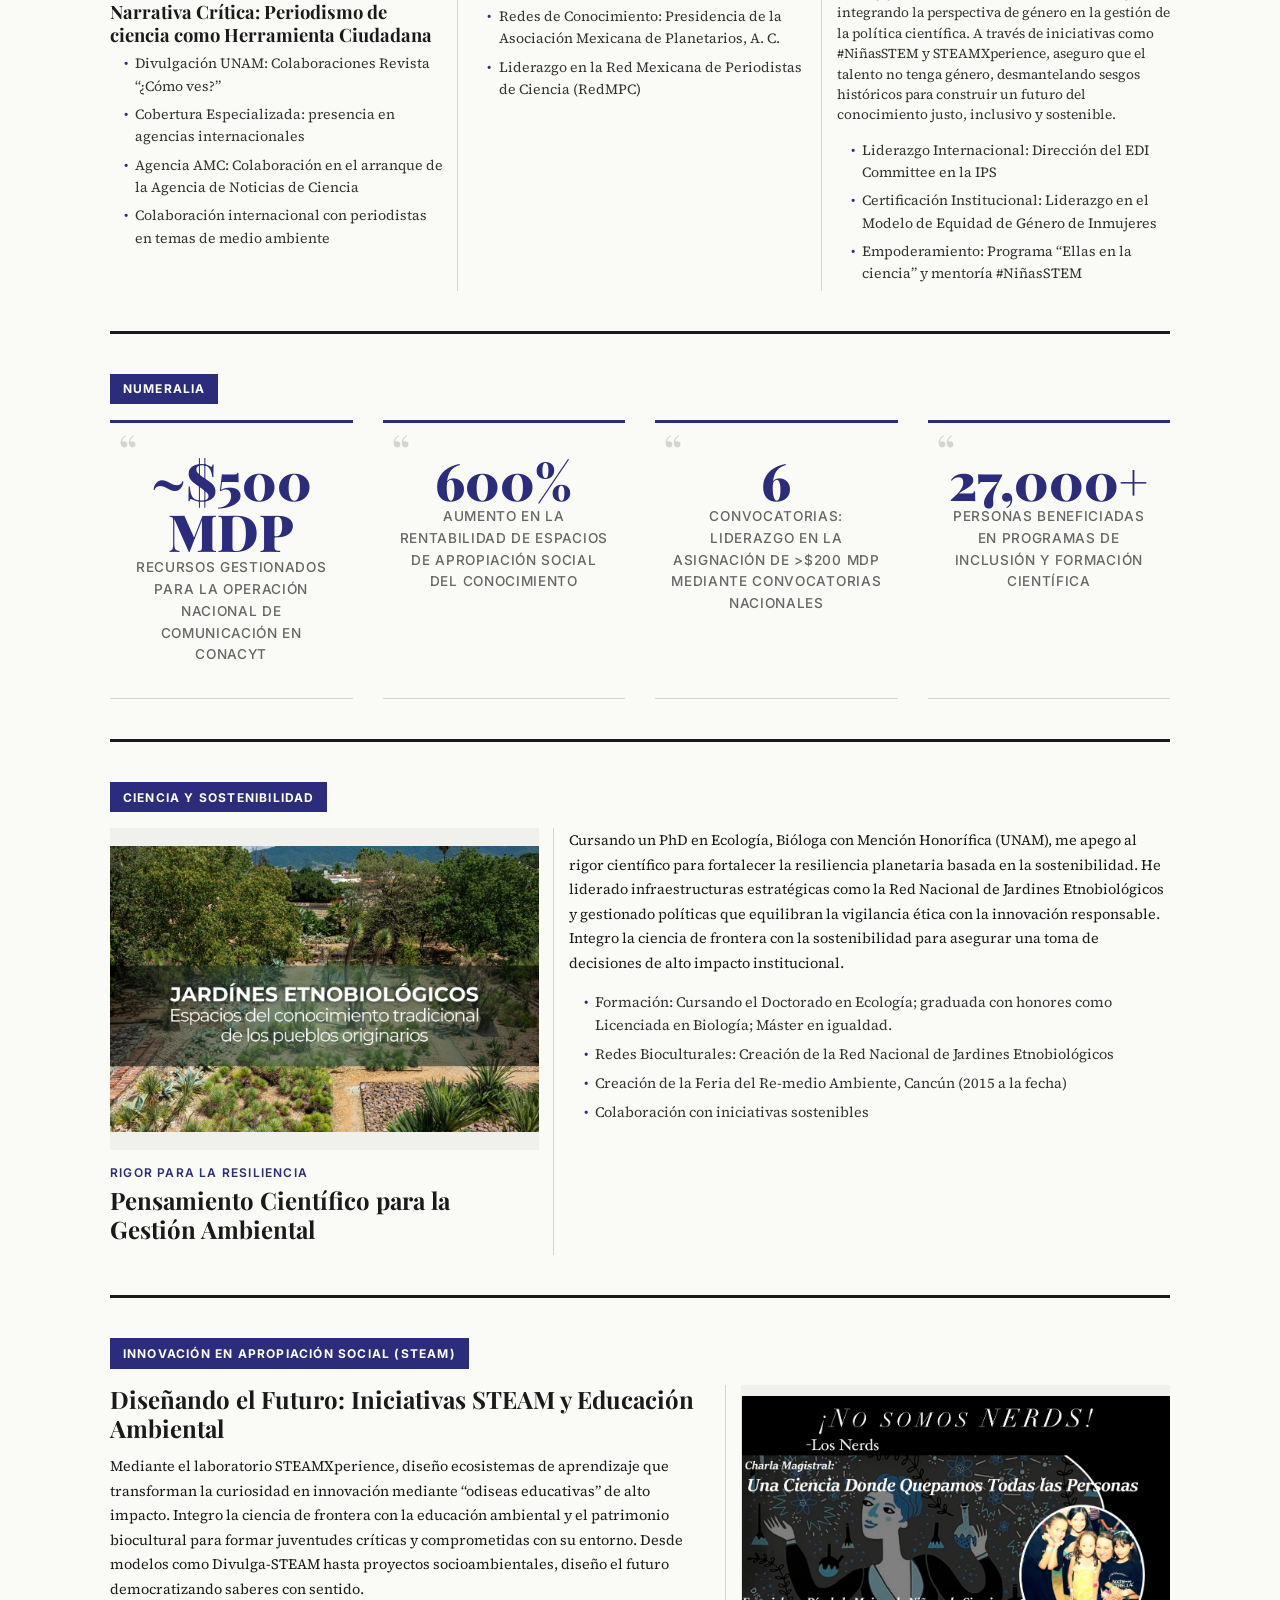
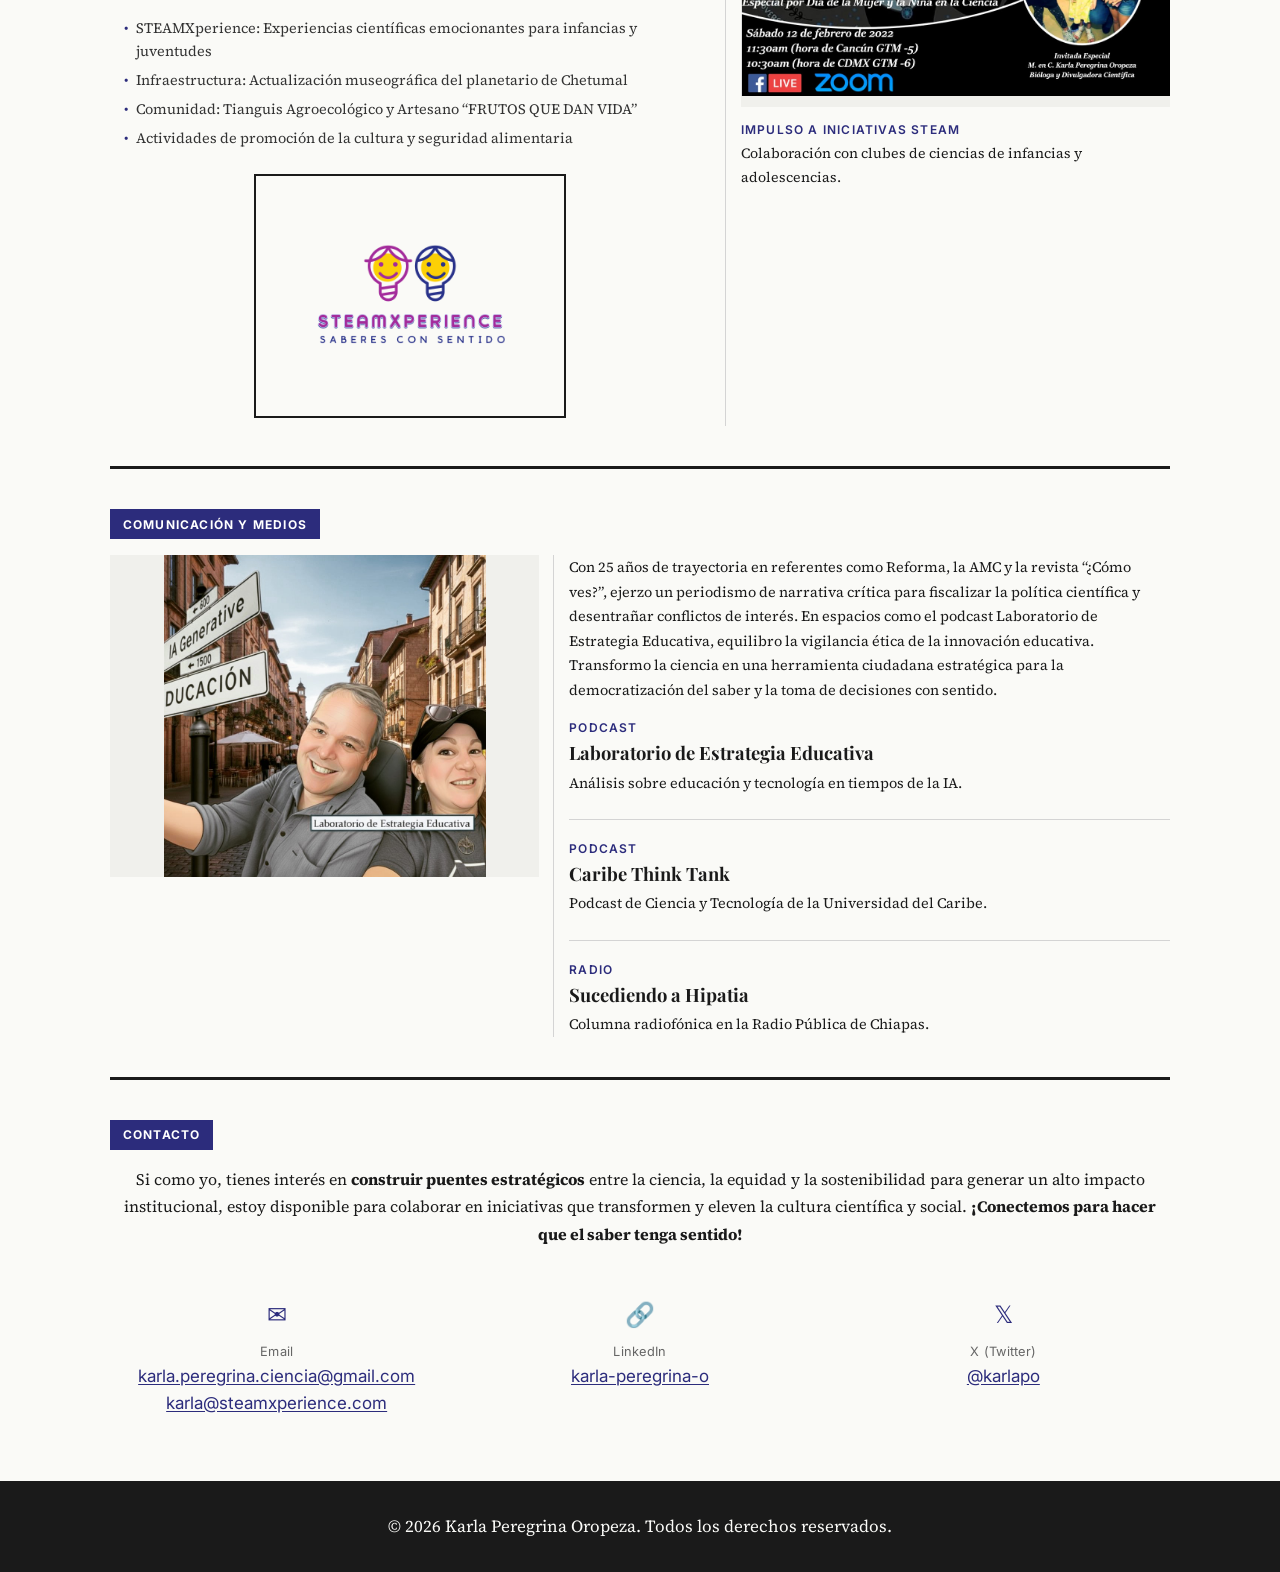
==== commit f9e1887e: "Centrar y enmarcar logotipo STEAMXperience Co-Authored-By: Claude Sonnet 4.6 <noreply@anthropic.com>" ====
--- a/index.html
+++ b/index.html
@@ -240,7 +240,9 @@
             </ul>
           </div>
           <div style="text-align:center; margin-top:1.5rem;">
-            <img src="img/steam/steam_11.png" alt="Logo STEAMXperience — Saberes con Sentido" loading="lazy" style="max-width:300px; width:100%;">
+            <div style="display:inline-block; border:2px solid var(--color-rule-dark); padding:1rem 1.5rem; background-color:var(--color-paper);">
+              <img src="img/steam/steam_11.png" alt="Logo STEAMXperience — Saberes con Sentido" loading="lazy" style="max-width:260px; width:100%; display:block;">
+            </div>
           </div>
         </div>
         <!-- Right: image (narrower) -->
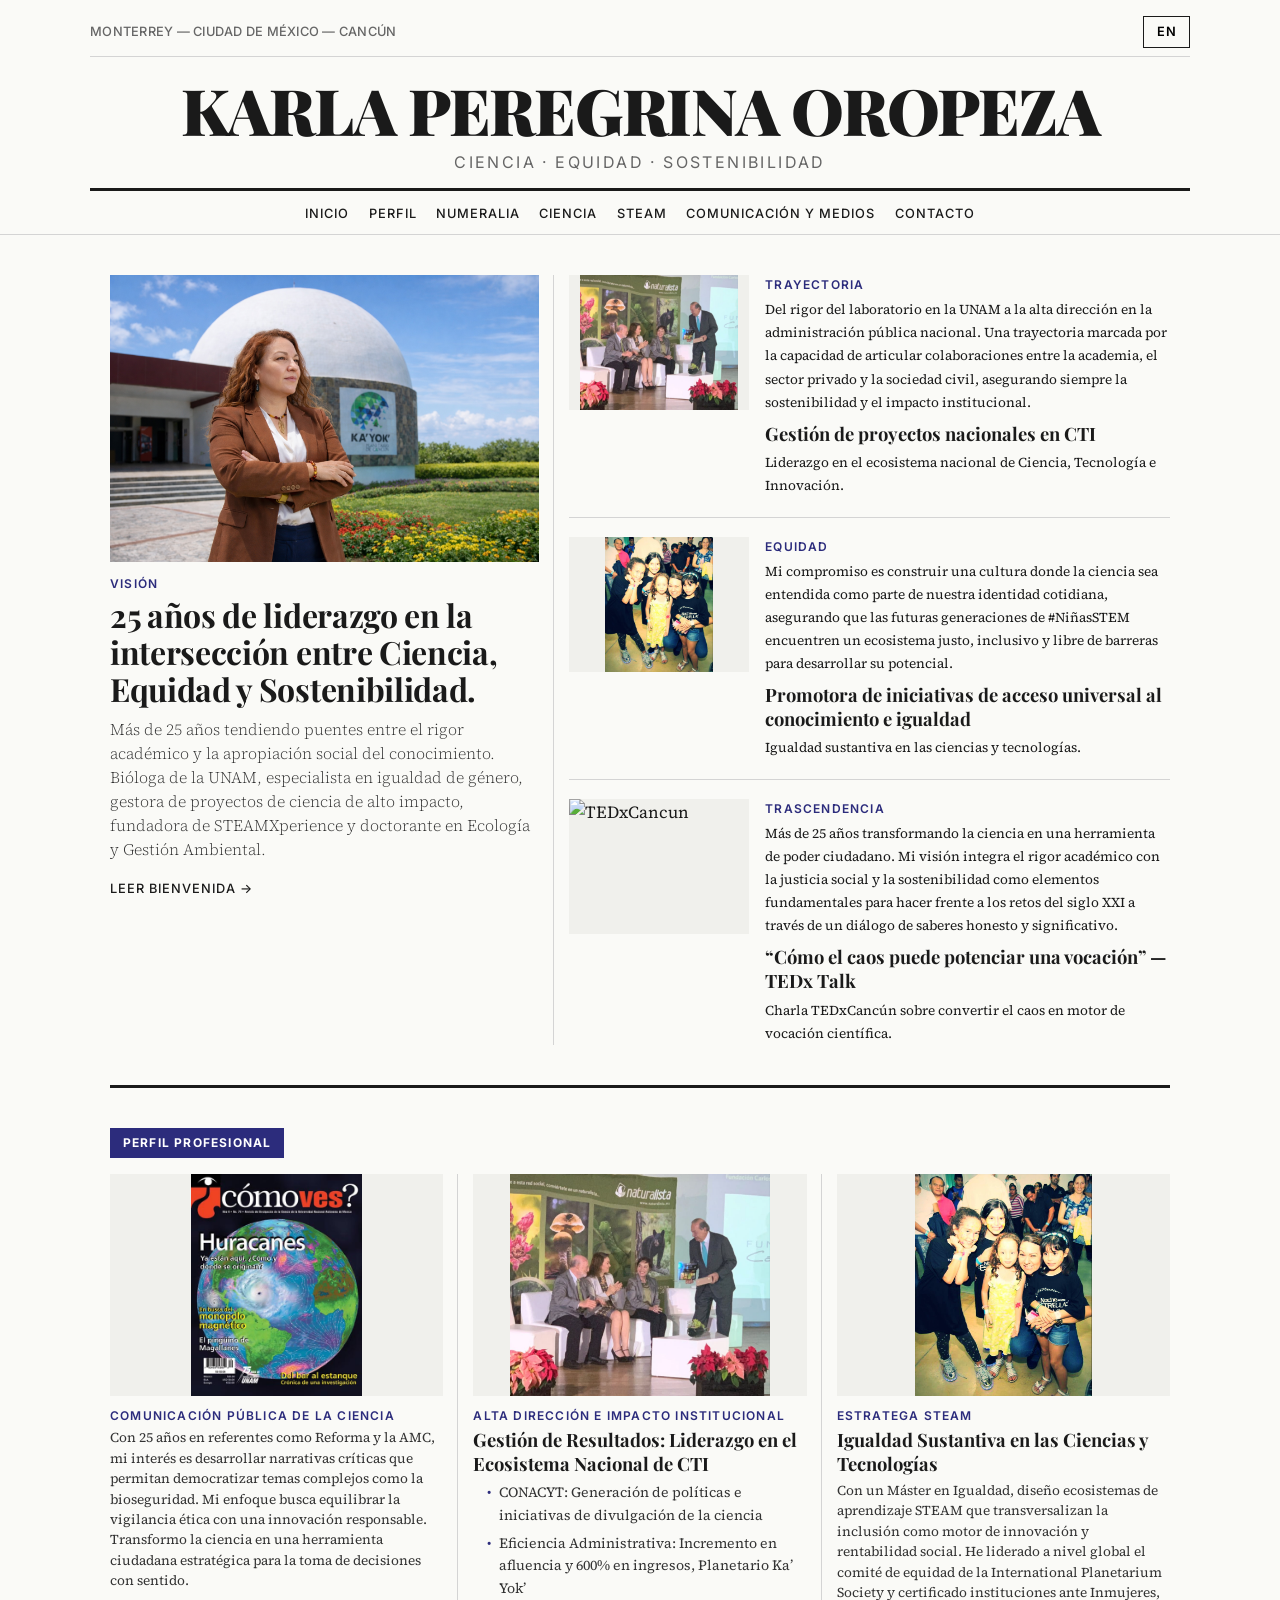
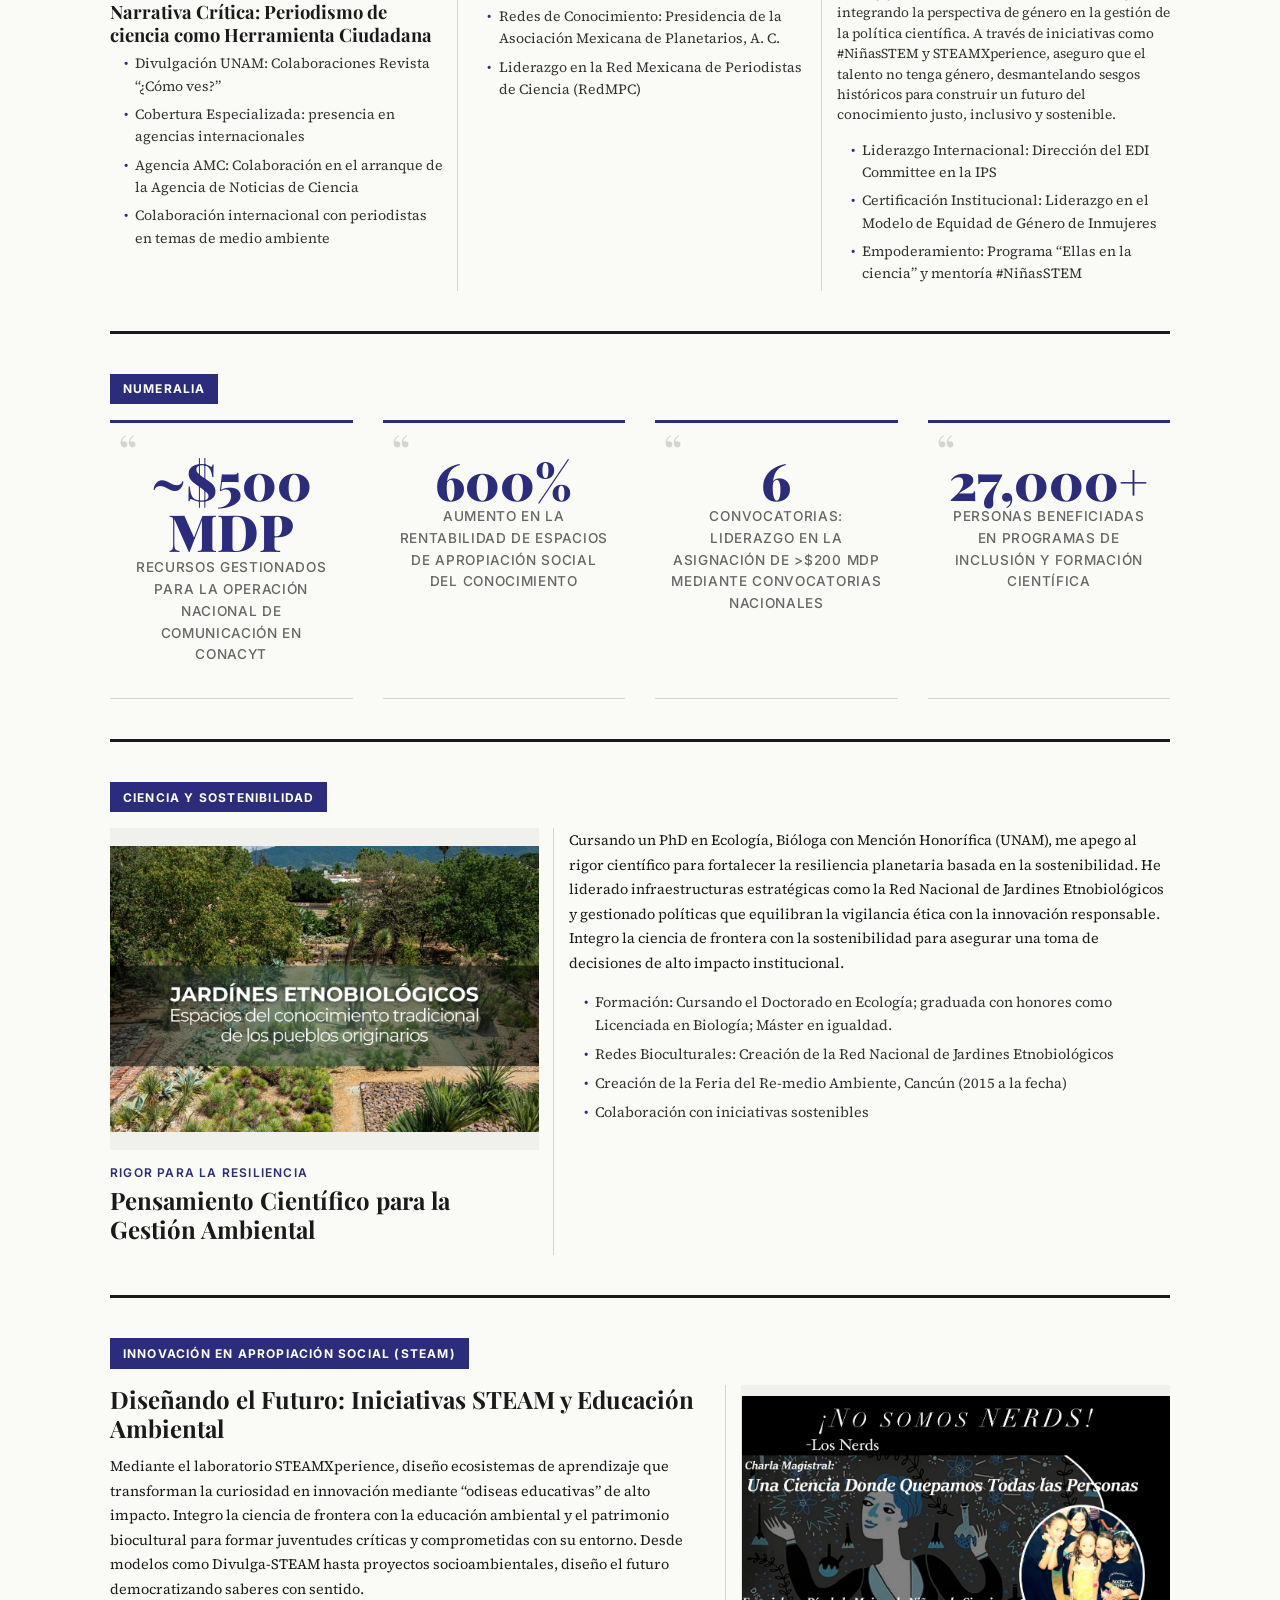
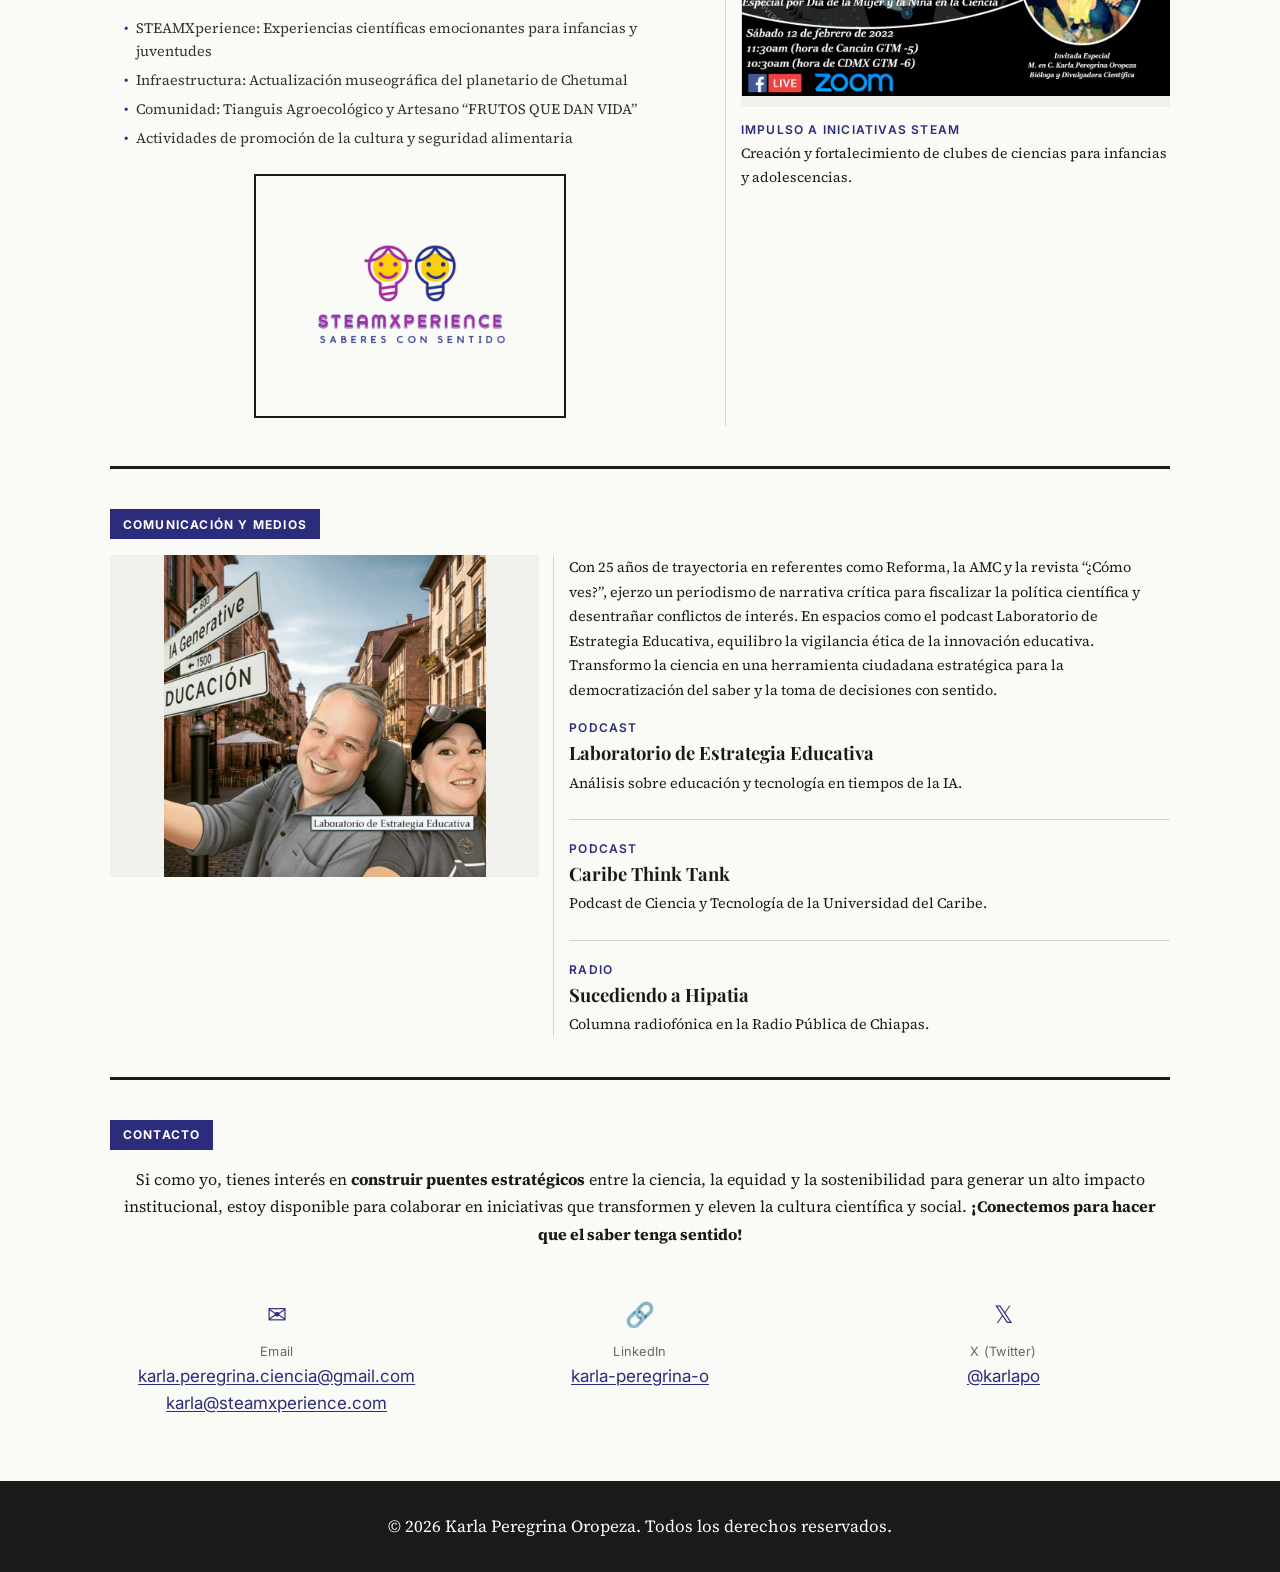
==== commit 5624b6e7: "Actualizar pie de foto en sección STEAM Co-Authored-By: Claude Sonnet 4.6 <noreply@anthropic.com>" ====
--- a/index.html
+++ b/index.html
@@ -249,7 +249,7 @@
         <div>
           <a href="https://www.facebook.com/share/p/1CMV5ZrYJ5/" target="_blank" rel="noopener" style="display:block;"><img src="img/cartel-nerds.jpeg" alt="Impulso a iniciativas STEAM" loading="lazy" style="width:100%; aspect-ratio:4/3; object-fit:contain; background-color:#f0f0ec; display:block; margin-bottom:0.8rem;"></a>
           <span class="kicker" data-i18n="steam_photo_kicker">Impulso a iniciativas STEAM</span>
-          <p class="body-text" style="font-size:0.88rem;" data-i18n="steam_photo_caption">Colaboración con clubes de ciencias de infancias y adolescencias.</p>
+          <p class="body-text" style="font-size:0.88rem;" data-i18n="steam_photo_caption">Creación y fortalecimiento de clubes de ciencias para infancias y adolescencias.</p>
         </div>
       </div>
     </div>
